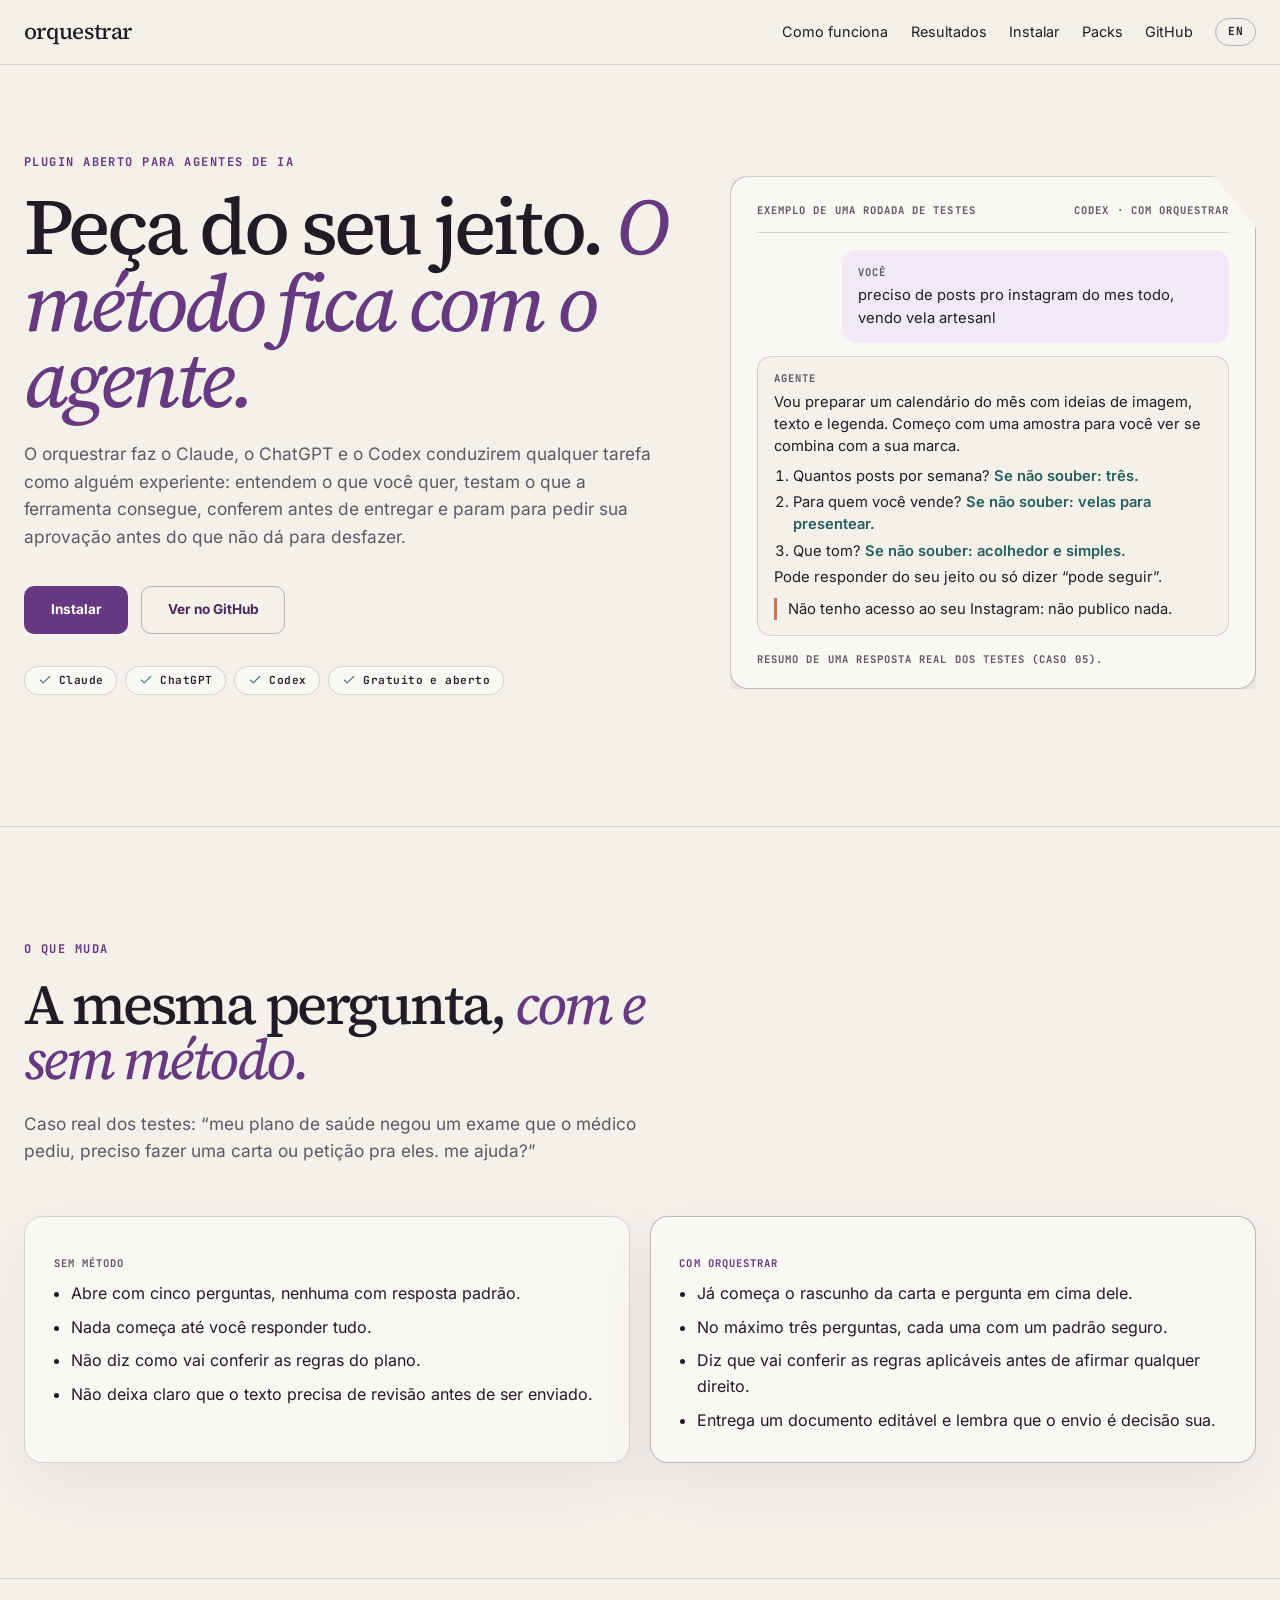
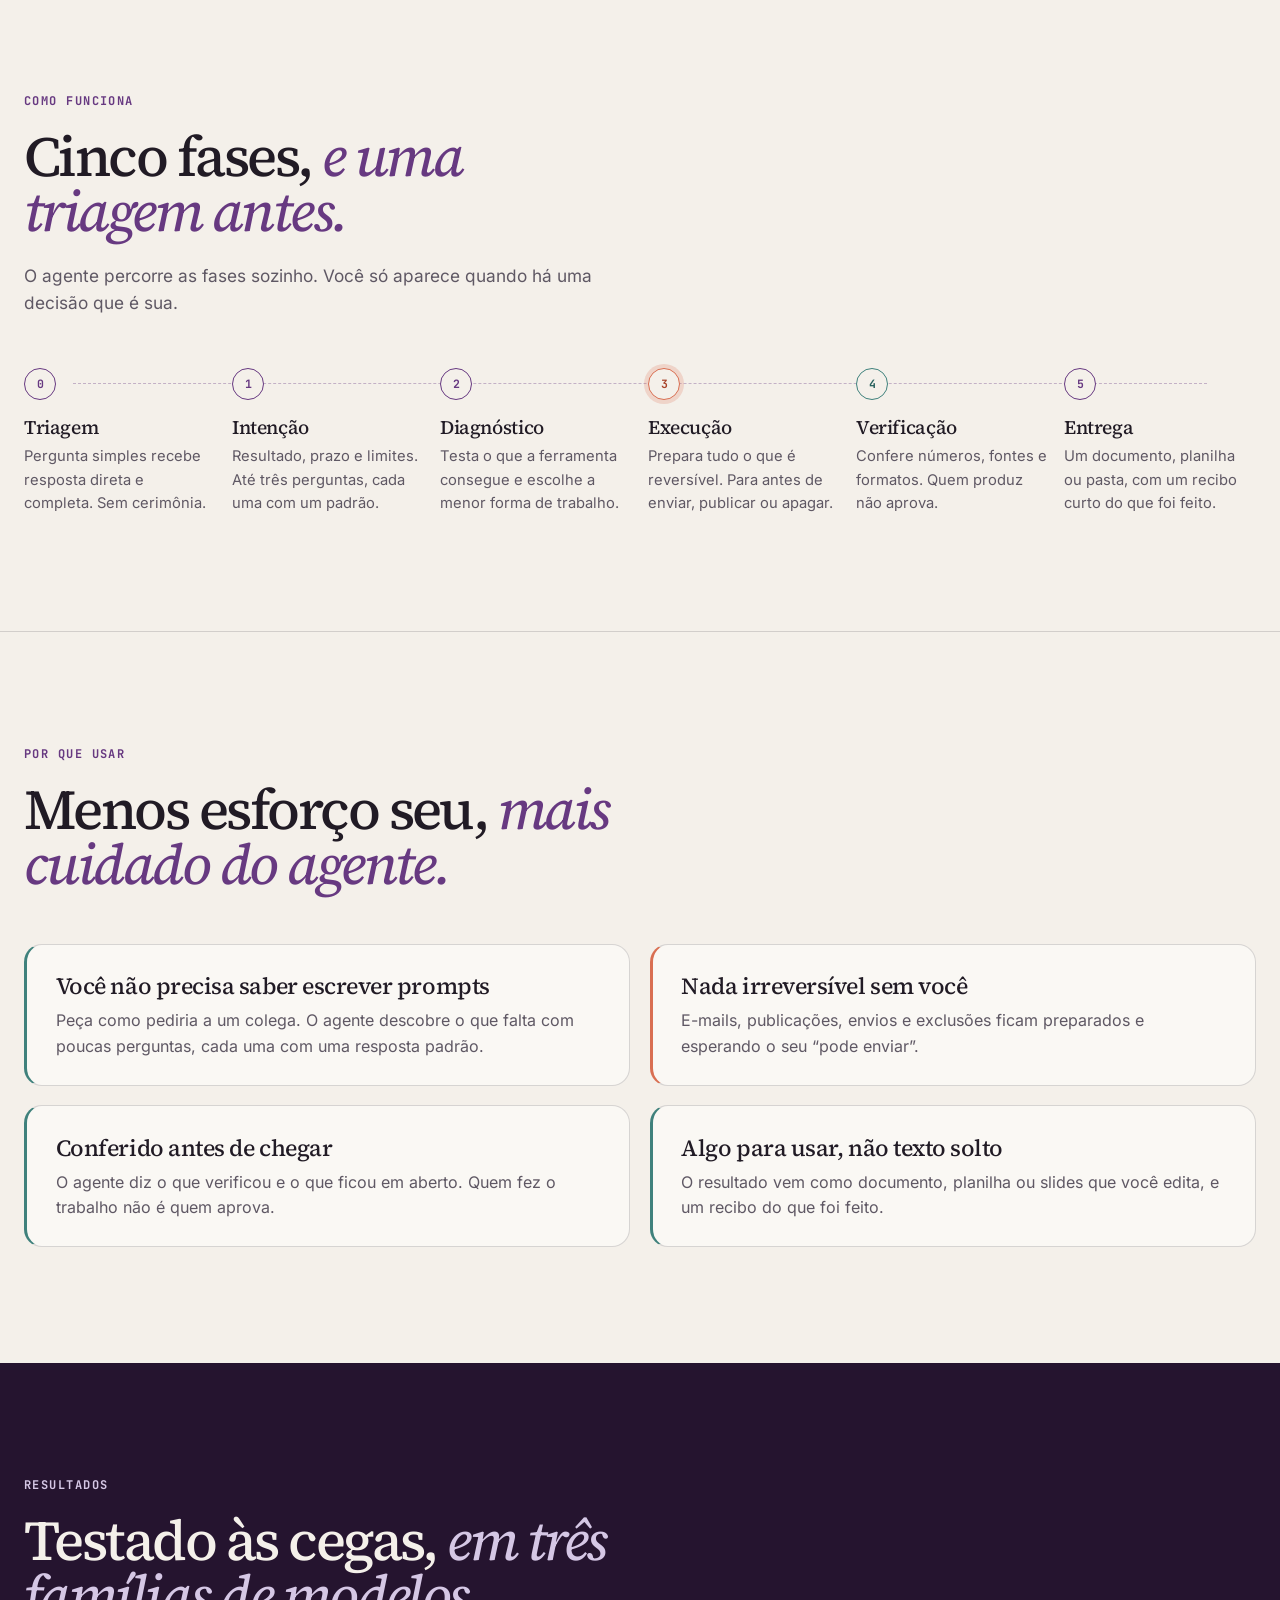
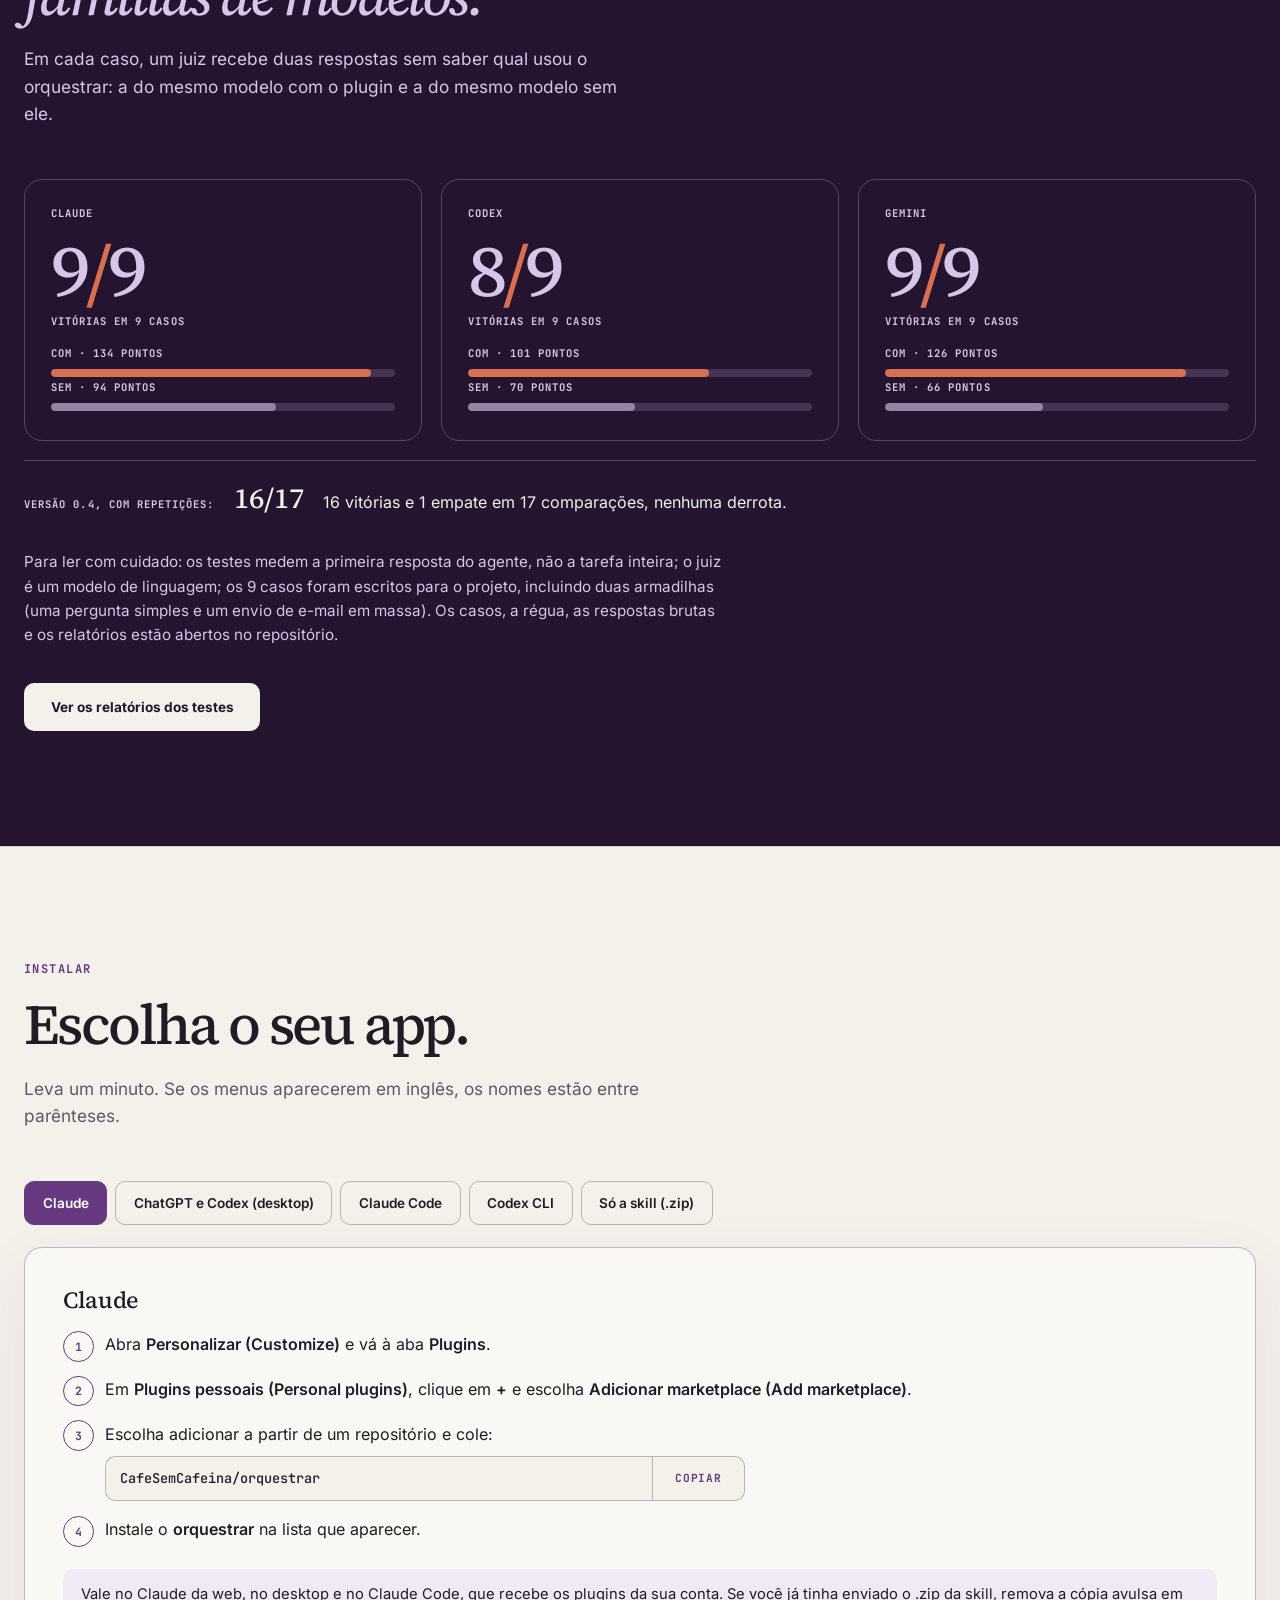
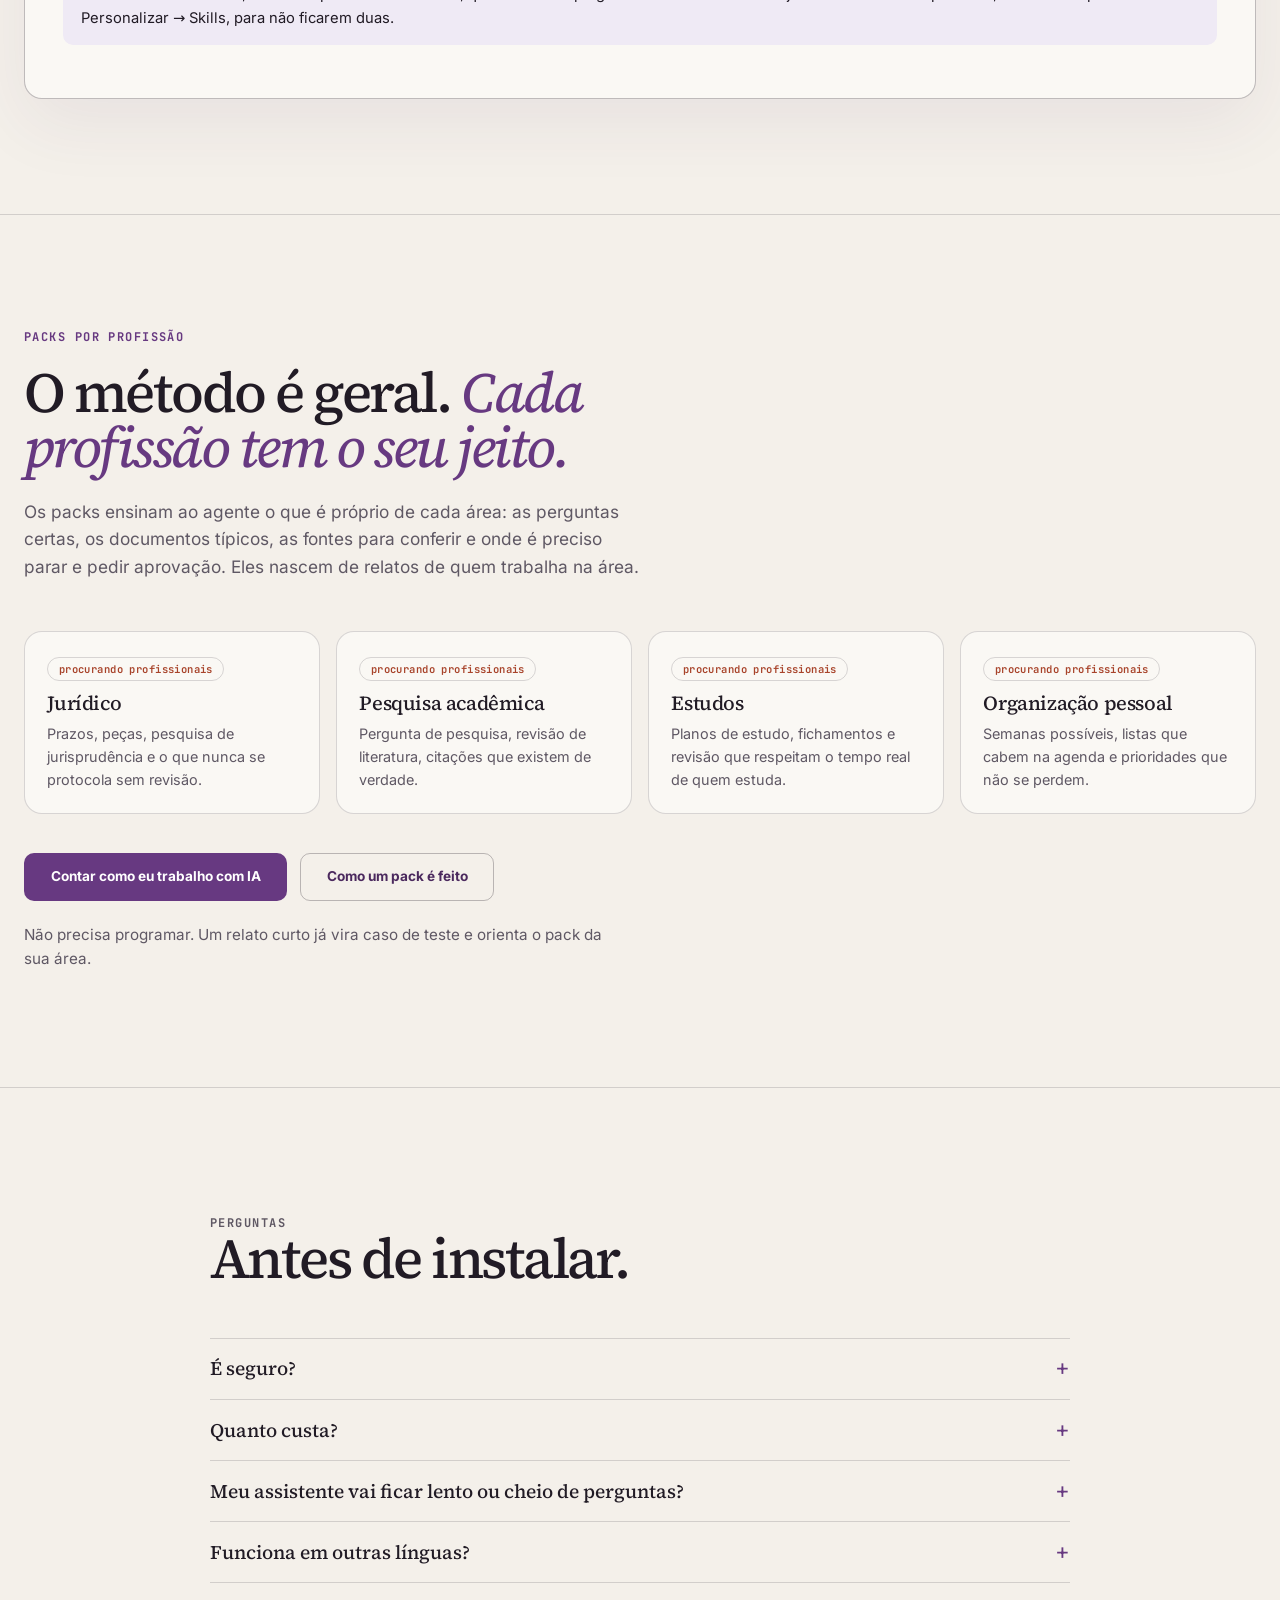
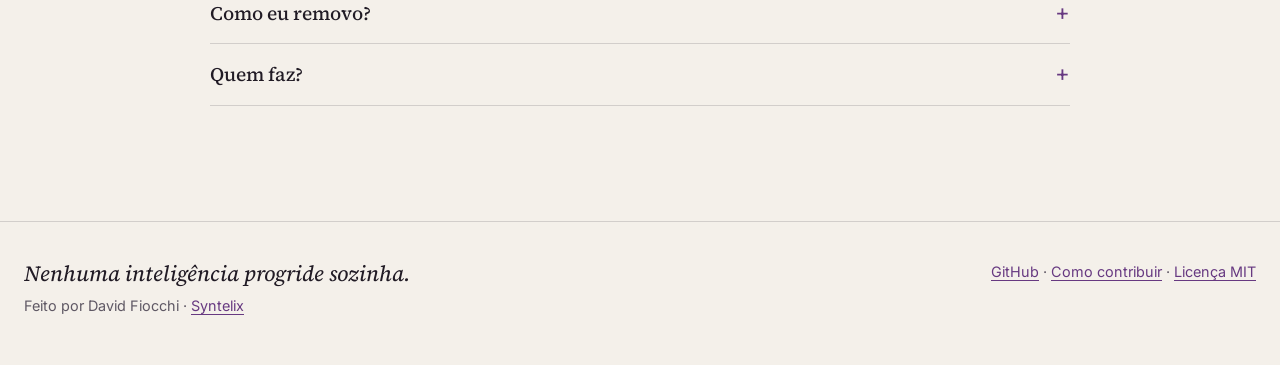
==== docs/index.html @ c05edbc2 "Prepara o repositório para ser público e cria o site README em português e inglês, guia de contribui" ====
<!DOCTYPE html>
<html lang="pt-BR">
<head>
<meta charset="utf-8">
<meta name="viewport" content="width=device-width, initial-scale=1">
<title>orquestrar · do pedido vago ao trabalho entregue e conferido</title>
<meta name="description" content="Plugin aberto para Claude, ChatGPT e Codex que conduz qualquer tarefa com método: entende o pedido, testa a ferramenta, confere antes de entregar e pede aprovação antes do que não dá para desfazer.">
<meta property="og:title" content="orquestrar · do pedido vago ao trabalho entregue e conferido">
<meta property="og:description" content="Plugin aberto para Claude, ChatGPT e Codex que conduz qualquer tarefa com método: entende o pedido, testa a ferramenta, confere antes de entregar e pede aprovação antes do que não dá para desfazer.">
<meta property="og:type" content="website">
<link rel="alternate" hreflang="en" href="en/">
<link rel="icon" href="data:image/svg+xml,%3Csvg xmlns='http://www.w3.org/2000/svg' viewBox='0 0 32 32'%3E%3Ccircle cx='9' cy='10' r='4' fill='%23673981'/%3E%3Ccircle cx='23' cy='9' r='3' fill='%233f817c'/%3E%3Ccircle cx='16' cy='23' r='5' fill='%23d96f52'/%3E%3C/svg%3E">
<link rel="preload" href="assets/fonts/source-serif-4.woff2" as="font" type="font/woff2" crossorigin>
<link rel="preload" href="assets/fonts/inter.woff2" as="font" type="font/woff2" crossorigin>
<link rel="stylesheet" href="assets/site.css">
<script>document.documentElement.classList.add('js-reveal')</script>
</head>
<body>
<a class="skip" href="#conteudo">Pular para o conteúdo</a>
<header class="topbar"><div class="shell">
  <a class="brand" href="./">orquestrar</a>
  <nav class="nav" aria-label="principal"><a class="nav-link" href="#como-funciona">Como funciona</a><a class="nav-link" href="#resultados">Resultados</a><a class="nav-link" href="#instalar">Instalar</a><a class="nav-link" href="#packs">Packs</a><a class="nav-link" href="https://github.com/CafeSemCafeina/orquestrar">GitHub</a><a class="lang" href="en/" hreflang="en" title="English">EN</a></nav>
</div></header>

<main id="conteudo">
<section class="hero"><div class="shell">
  <div>
    <p class="kicker">Plugin aberto para agentes de IA</p>
    <h1>Peça do seu jeito. <em>O método fica com o agente.</em></h1>
    <p class="lede">O orquestrar faz o Claude, o ChatGPT e o Codex conduzirem qualquer tarefa como alguém experiente: entendem o que você quer, testam o que a ferramenta consegue, conferem antes de entregar e param para pedir sua aprovação antes do que não dá para desfazer.</p>
    <div class="actions"><a class="btn btn--primary" href="#instalar">Instalar</a><a class="btn btn--secondary" href="https://github.com/CafeSemCafeina/orquestrar">Ver no GitHub</a></div>
    <ul class="chips"><li class="chip"><svg viewBox="0 0 24 24" fill="none" stroke="currentColor" stroke-width="2" stroke-linecap="round" stroke-linejoin="round" aria-hidden="true"><path d="M20 6 9 17l-5-5"/></svg>Claude</li><li class="chip"><svg viewBox="0 0 24 24" fill="none" stroke="currentColor" stroke-width="2" stroke-linecap="round" stroke-linejoin="round" aria-hidden="true"><path d="M20 6 9 17l-5-5"/></svg>ChatGPT</li><li class="chip"><svg viewBox="0 0 24 24" fill="none" stroke="currentColor" stroke-width="2" stroke-linecap="round" stroke-linejoin="round" aria-hidden="true"><path d="M20 6 9 17l-5-5"/></svg>Codex</li><li class="chip"><svg viewBox="0 0 24 24" fill="none" stroke="currentColor" stroke-width="2" stroke-linecap="round" stroke-linejoin="round" aria-hidden="true"><path d="M20 6 9 17l-5-5"/></svg>Gratuito e aberto</li></ul>
  </div>
  <figure class="artifact" style="margin:0">
    <div class="artifact__bar"><span class="meta">Exemplo de uma rodada de testes</span><span class="meta">Codex · com orquestrar</span></div>
    <div class="msg msg--user"><span class="meta msg__who">Você</span>preciso de posts pro instagram do mes todo, vendo vela artesanl</div>
    <div class="msg msg--agent"><span class="meta msg__who">Agente</span>Vou preparar um calendário do mês com ideias de imagem, texto e legenda. Começo com uma amostra para você ver se combina com a sua marca.<ol><li>Quantos posts por semana? <span class="default">Se não souber: três.</span></li><li>Para quem você vende? <span class="default">Se não souber: velas para presentear.</span></li><li>Que tom? <span class="default">Se não souber: acolhedor e simples.</span></li></ol>Pode responder do seu jeito ou só dizer “pode seguir”.<span class="stop">Não tenho acesso ao seu Instagram: não publico nada.</span></div>
    <figcaption class="meta" style="margin-top:1rem">Resumo de uma resposta real dos testes (caso 05).</figcaption>
  </figure>
</div></section>

<section><div class="shell">
  <div class="section-head"><p class="kicker">O que muda</p><h2>A mesma pergunta, <em>com e sem método.</em></h2><p class="lede">Caso real dos testes: “meu plano de saúde negou um exame que o médico pediu, preciso fazer uma carta ou petição pra eles. me ajuda?”</p></div>
  <div class="compare">
    <article class="panel reveal"><p class="meta">Sem método</p><ul><li>Abre com cinco perguntas, nenhuma com resposta padrão.</li><li>Nada começa até você responder tudo.</li><li>Não diz como vai conferir as regras do plano.</li><li>Não deixa claro que o texto precisa de revisão antes de ser enviado.</li></ul></article>
    <article class="panel panel--with reveal"><p class="meta" style="color:var(--purple-600)">Com orquestrar</p><ul><li>Já começa o rascunho da carta e pergunta em cima dele.</li><li>No máximo três perguntas, cada uma com um padrão seguro.</li><li>Diz que vai conferir as regras aplicáveis antes de afirmar qualquer direito.</li><li>Entrega um documento editável e lembra que o envio é decisão sua.</li></ul></article>
  </div>
</div></section>

<section id="como-funciona"><div class="shell">
  <div class="section-head"><p class="kicker">Como funciona</p><h2>Cinco fases, <em>e uma triagem antes.</em></h2><p class="lede">O agente percorre as fases sozinho. Você só aparece quando há uma decisão que é sua.</p></div>
  <ol class="phases"><li class="phase reveal"><div class="node">0</div><h3>Triagem</h3><p>Pergunta simples recebe resposta direta e completa. Sem cerimônia.</p></li><li class="phase reveal"><div class="node">1</div><h3>Intenção</h3><p>Resultado, prazo e limites. Até três perguntas, cada uma com um padrão.</p></li><li class="phase reveal"><div class="node">2</div><h3>Diagnóstico</h3><p>Testa o que a ferramenta consegue e escolhe a menor forma de trabalho.</p></li><li class="phase phase--decide reveal"><div class="node">3</div><h3>Execução</h3><p>Prepara tudo o que é reversível. Para antes de enviar, publicar ou apagar.</p></li><li class="phase phase--verify reveal"><div class="node">4</div><h3>Verificação</h3><p>Confere números, fontes e formatos. Quem produz não aprova.</p></li><li class="phase reveal"><div class="node">5</div><h3>Entrega</h3><p>Um documento, planilha ou pasta, com um recibo curto do que foi feito.</p></li></ol>
</div></section>

<section><div class="shell">
  <div class="section-head"><p class="kicker">Por que usar</p><h2>Menos esforço seu, <em>mais cuidado do agente.</em></h2></div>
  <div class="findings"><article class="finding reveal"><h3>Você não precisa saber escrever prompts</h3><p>Peça como pediria a um colega. O agente descobre o que falta com poucas perguntas, cada uma com uma resposta padrão.</p></article><article class="finding finding--decide reveal"><h3>Nada irreversível sem você</h3><p>E-mails, publicações, envios e exclusões ficam preparados e esperando o seu “pode enviar”.</p></article><article class="finding reveal"><h3>Conferido antes de chegar</h3><p>O agente diz o que verificou e o que ficou em aberto. Quem fez o trabalho não é quem aprova.</p></article><article class="finding reveal"><h3>Algo para usar, não texto solto</h3><p>O resultado vem como documento, planilha ou slides que você edita, e um recibo do que foi feito.</p></article></div>
</div></section>

<section class="night" id="resultados"><div class="shell">
  <div class="section-head"><p class="kicker kicker--light">Resultados</p><h2>Testado às cegas, <em>em três famílias de modelos.</em></h2><p class="lede">Em cada caso, um juiz recebe duas respostas sem saber qual usou o orquestrar: a do mesmo modelo com o plugin e a do mesmo modelo sem ele.</p></div>
  <div class="scores"><div class="score reveal"><p class="meta">Claude</p><p class="score__big">9<span>/</span>9</p><p class="meta">vitórias em 9 casos</p><p class="meta" style="margin-top:1.1rem">com · 134 pontos</p><div class="bar bar--with"><i style="width:93.1%"></i></div><p class="meta">sem · 94 pontos</p><div class="bar bar--without"><i style="width:65.3%"></i></div></div><div class="score reveal"><p class="meta">Codex</p><p class="score__big">8<span>/</span>9</p><p class="meta">vitórias em 9 casos</p><p class="meta" style="margin-top:1.1rem">com · 101 pontos</p><div class="bar bar--with"><i style="width:70.1%"></i></div><p class="meta">sem · 70 pontos</p><div class="bar bar--without"><i style="width:48.6%"></i></div></div><div class="score reveal"><p class="meta">Gemini</p><p class="score__big">9<span>/</span>9</p><p class="meta">vitórias em 9 casos</p><p class="meta" style="margin-top:1.1rem">com · 126 pontos</p><div class="bar bar--with"><i style="width:87.5%"></i></div><p class="meta">sem · 66 pontos</p><div class="bar bar--without"><i style="width:45.8%"></i></div></div></div>
  <div class="v04"><span class="meta" style="color:var(--purple-200)">Versão 0.4, com repetições:</span><strong>16/17</strong><span>16 vitórias e 1 empate em 17 comparações, nenhuma derrota.</span></div>
  <p class="limits">Para ler com cuidado: os testes medem a primeira resposta do agente, não a tarefa inteira; o juiz é um modelo de linguagem; os 9 casos foram escritos para o projeto, incluindo duas armadilhas (uma pergunta simples e um envio de e-mail em massa). Os casos, a régua, as respostas brutas e os relatórios estão abertos no repositório.</p>
  <div class="actions"><a class="btn btn--light" href="https://github.com/CafeSemCafeina/orquestrar/tree/main/evals">Ver os relatórios dos testes</a></div>
</div></section>

<section id="instalar"><div class="shell">
  <div class="section-head"><p class="kicker">Instalar</p><h2>Escolha o seu app.</h2><p class="lede">Leva um minuto. Se os menus aparecerem em inglês, os nomes estão entre parênteses.</p></div>
  <div class="tabs" role="tablist" aria-label="Instalar"><button class="tab" role="tab" id="tab-claude" aria-controls="panel-claude" aria-selected="true" tabindex="0">Claude</button><button class="tab" role="tab" id="tab-chatgpt" aria-controls="panel-chatgpt" aria-selected="false" tabindex="-1">ChatGPT e Codex (desktop)</button><button class="tab" role="tab" id="tab-claude-code" aria-controls="panel-claude-code" aria-selected="false" tabindex="-1">Claude Code</button><button class="tab" role="tab" id="tab-codex-cli" aria-controls="panel-codex-cli" aria-selected="false" tabindex="-1">Codex CLI</button><button class="tab" role="tab" id="tab-zip" aria-controls="panel-zip" aria-selected="false" tabindex="-1">Só a skill (.zip)</button></div>
  <div class="tabpanel" role="tabpanel" id="panel-claude" aria-labelledby="tab-claude"><h3>Claude</h3><ol class="steps"><li>Abra <span class="path">Personalizar (Customize)</span> e vá à aba <span class="path">Plugins</span>.</li><li>Em <span class="path">Plugins pessoais (Personal plugins)</span>, clique em <span class="path">+</span> e escolha <span class="path">Adicionar marketplace (Add marketplace)</span>.</li><li>Escolha adicionar a partir de um repositório e cole:<span class="copy"><code>CafeSemCafeina/orquestrar</code><button type="button" data-copy="CafeSemCafeina/orquestrar" data-done="Copiado">Copiar</button></span></li><li>Instale o <span class="path">orquestrar</span> na lista que aparecer.</li></ol><p class="note">Vale no Claude da web, no desktop e no Claude Code, que recebe os plugins da sua conta. Se você já tinha enviado o .zip da skill, remova a cópia avulsa em Personalizar → Skills, para não ficarem duas.</p></div><div class="tabpanel" role="tabpanel" id="panel-chatgpt" aria-labelledby="tab-chatgpt" hidden><h3>ChatGPT e Codex (desktop)</h3><ol class="steps"><li>Abra <span class="path">Plugins</span> no app (no modo de trabalho ou na aba Codex).</li><li>Clique em <span class="path">Adicionar marketplace</span>.</li><li>Em <span class="path">Origem</span>, cole:<span class="copy"><code>CafeSemCafeina/orquestrar</code><button type="button" data-copy="CafeSemCafeina/orquestrar" data-done="Copiado">Copiar</button></span>Em <span class="path">Referência do Git</span>, use <code>main</code>. Deixe <span class="path">Caminhos esparsos</span> vazio.</li><li>Instale o <span class="path">orquestrar</span> na lista de plugins.</li></ol><p class="note">Se o seu app do ChatGPT não mostra a opção de adicionar marketplace, use a aba “Só a skill”: o envio de plugins próprios ao chat pode depender do seu plano.</p></div><div class="tabpanel" role="tabpanel" id="panel-claude-code" aria-labelledby="tab-claude-code" hidden><h3>Claude Code</h3><ol class="steps"><li>Num terminal com o Claude Code aberto, rode:<span class="copy"><code>/plugin marketplace add CafeSemCafeina/orquestrar</code><button type="button" data-copy="/plugin marketplace add CafeSemCafeina/orquestrar" data-done="Copiado">Copiar</button></span></li><li>Depois:<span class="copy"><code>/plugin install orquestrar@orquestrar</code><button type="button" data-copy="/plugin install orquestrar@orquestrar" data-done="Copiado">Copiar</button></span></li></ol><p class="note">Para conferir, rode <code>/plugin</code> e procure o orquestrar entre os instalados.</p></div><div class="tabpanel" role="tabpanel" id="panel-codex-cli" aria-labelledby="tab-codex-cli" hidden><h3>Codex CLI</h3><ol class="steps"><li>No terminal, rode:<span class="copy"><code>codex plugin marketplace add CafeSemCafeina/orquestrar</code><button type="button" data-copy="codex plugin marketplace add CafeSemCafeina/orquestrar" data-done="Copiado">Copiar</button></span></li><li>Depois:<span class="copy"><code>codex plugin add orquestrar@orquestrar</code><button type="button" data-copy="codex plugin add orquestrar@orquestrar" data-done="Copiado">Copiar</button></span></li></ol><p class="note">Comece uma sessão nova do Codex para a skill aparecer. Testado no Codex CLI 0.169.</p></div><div class="tabpanel" role="tabpanel" id="panel-zip" aria-labelledby="tab-zip" hidden><h3>Só a skill (.zip)</h3><ol class="steps"><li>Baixe o arquivo:<span class="actions" style="margin-top:.7rem"><a class="btn btn--primary" href="download/orquestrar-skill.zip" download>Baixar orquestrar-skill.zip</a></span></li><li>No Claude: <span class="path">Personalizar → Skills → + → Enviar uma skill (Upload a skill)</span>.</li><li>No ChatGPT: <span class="path">Skills → Criar → Enviar do computador</span>. No ChatGPT, as skills da web e do desktop não sincronizam: envie nos dois se usar os dois.</li></ol><p class="note">Assim você instala só a skill, sem catálogo. Atualizações não chegam sozinhas: baixe de novo quando sair uma versão.</p></div>
</div></section>

<section id="packs"><div class="shell">
  <div class="section-head"><p class="kicker">Packs por profissão</p><h2>O método é geral. <em>Cada profissão tem o seu jeito.</em></h2><p class="lede">Os packs ensinam ao agente o que é próprio de cada área: as perguntas certas, os documentos típicos, as fontes para conferir e onde é preciso parar e pedir aprovação. Eles nascem de relatos de quem trabalha na área.</p></div>
  <div class="packs"><article class="pack reveal"><span class="status">procurando profissionais</span><h3>Jurídico</h3><p>Prazos, peças, pesquisa de jurisprudência e o que nunca se protocola sem revisão.</p></article><article class="pack reveal"><span class="status">procurando profissionais</span><h3>Pesquisa acadêmica</h3><p>Pergunta de pesquisa, revisão de literatura, citações que existem de verdade.</p></article><article class="pack reveal"><span class="status">procurando profissionais</span><h3>Estudos</h3><p>Planos de estudo, fichamentos e revisão que respeitam o tempo real de quem estuda.</p></article><article class="pack reveal"><span class="status">procurando profissionais</span><h3>Organização pessoal</h3><p>Semanas possíveis, listas que cabem na agenda e prioridades que não se perdem.</p></article></div>
  <div class="actions" style="margin-top:0"><a class="btn btn--primary" href="https://github.com/CafeSemCafeina/orquestrar/issues/new?template=relato-profissional.yml">Contar como eu trabalho com IA</a><a class="btn btn--secondary" href="https://github.com/CafeSemCafeina/orquestrar/blob/main/PACKS.md">Como um pack é feito</a></div>
  <p class="lede" style="font-size:.95rem">Não precisa programar. Um relato curto já vira caso de teste e orienta o pack da sua área.</p>
</div></section>

<section><div class="shell faq">
  <div class="section-head"><p class="kicker">Perguntas</p><h2>Antes de instalar.</h2></div>
  <details><summary>É seguro?</summary><p>O plugin é só texto: instruções que o agente lê. Ele não roda programas, não instala nada no seu computador e não pede acesso a contas. O agente continua com as mesmas permissões de antes, e a skill manda que ele pare e peça sua aprovação antes de enviar, publicar, pagar ou apagar.</p></details><details><summary>Quanto custa?</summary><p>Nada. O orquestrar é aberto, sob a licença MIT. Ele usa o plano que você já tem em cada app; a disponibilidade de plugins e skills depende desse plano.</p></details><details><summary>Meu assistente vai ficar lento ou cheio de perguntas?</summary><p>Não deveria. Perguntas simples continuam com resposta direta, e os testes têm uma armadilha só para isso. Em tarefas maiores, são no máximo três perguntas, cada uma com uma resposta padrão: você pode só dizer “pode seguir”.</p></details><details><summary>Funciona em outras línguas?</summary><p>A skill está escrita em português, mas o agente responde na língua em que você escreve.</p></details><details><summary>Como eu removo?</summary><p>Na mesma tela de plugins do app, desinstale o orquestrar. No terminal: /plugin uninstall orquestrar@orquestrar (Claude Code) ou codex plugin remove orquestrar@orquestrar (Codex).</p></details><details><summary>Quem faz?</summary><p>David Fiocchi, da Syntelix, com contribuições abertas a qualquer pessoa. Relatos de uso real valem mais que qualquer opinião: é com eles que o método melhora.</p></details>
</div></section>
</main>

<footer><div class="shell">
  <div><p class="thesis">Nenhuma inteligência progride sozinha.</p><p style="margin:0">Feito por David Fiocchi · <a href="https://syntelix.ia.br">Syntelix</a></p></div>
  <p style="margin:0"><a href="https://github.com/CafeSemCafeina/orquestrar">GitHub</a> · <a href="https://github.com/CafeSemCafeina/orquestrar/blob/main/CONTRIBUTING.md">Como contribuir</a> · <a href="https://github.com/CafeSemCafeina/orquestrar/blob/main/LICENSE">Licença MIT</a></p>
</div></footer>

<script>
(function () {
  var tabs = Array.prototype.slice.call(document.querySelectorAll('[role="tab"]'));
  function select(tab) {
    tabs.forEach(function (t) {
      var on = t === tab;
      t.setAttribute('aria-selected', on ? 'true' : 'false');
      t.tabIndex = on ? 0 : -1;
      document.getElementById(t.getAttribute('aria-controls')).hidden = !on;
    });
  }
  tabs.forEach(function (t, i) {
    t.addEventListener('click', function () { select(t); });
    t.addEventListener('keydown', function (e) {
      var n = e.key === 'ArrowRight' ? 1 : e.key === 'ArrowLeft' ? -1 : 0;
      if (!n) return;
      var next = tabs[(i + n + tabs.length) % tabs.length];
      select(next); next.focus(); e.preventDefault();
    });
  });
  document.querySelectorAll('[data-copy]').forEach(function (b) {
    var label = b.textContent;
    b.addEventListener('click', function () {
      var text = b.getAttribute('data-copy');
      function ok() { b.textContent = b.getAttribute('data-done'); b.classList.add('done'); setTimeout(function () { b.textContent = label; b.classList.remove('done'); }, 1800); }
      if (navigator.clipboard) { navigator.clipboard.writeText(text).then(ok, fallback); } else { fallback(); }
      function fallback() { var ta = document.createElement('textarea'); ta.value = text; document.body.appendChild(ta); ta.select(); try { document.execCommand('copy'); ok(); } catch (e) {} document.body.removeChild(ta); }
    });
  });
  var els = document.querySelectorAll('.reveal');
  if (!('IntersectionObserver' in window)) { els.forEach(function (e) { e.classList.add('is-in'); }); return; }
  var io = new IntersectionObserver(function (entries) {
    entries.forEach(function (en) { if (en.isIntersecting) { en.target.classList.add('is-in'); io.unobserve(en.target); } });
  }, { rootMargin: '0px 0px -8% 0px' });
  els.forEach(function (e) { io.observe(e); });
})();
</script>
</body>
</html>
---- docs/assets/site.css ----
/* orquestrar · site
   Tokens do Syntelix Design System v2 (paper, ink, roxo pensa, coral decide, teal verifica). */

@font-face { font-family: "Source Serif 4"; src: url("fonts/source-serif-4.woff2") format("woff2"); font-weight: 200 900; font-style: normal; font-display: swap; }
@font-face { font-family: "Source Serif 4"; src: url("fonts/source-serif-4-italic.woff2") format("woff2"); font-weight: 200 900; font-style: italic; font-display: swap; }
@font-face { font-family: "Inter"; src: url("fonts/inter.woff2") format("woff2"); font-weight: 100 900; font-style: normal; font-display: swap; }
@font-face { font-family: "JetBrains Mono"; src: url("fonts/jetbrains-mono.woff2") format("woff2"); font-weight: 100 800; font-style: normal; font-display: swap; }

:root {
  --paper: #f4f0ea;
  --paper-light: #faf8f4;
  --ink: #211b25;
  --ink-soft: #5f5864;
  --line: rgba(33, 27, 37, 0.16);
  --line-strong: rgba(33, 27, 37, 0.28);
  --purple-100: #efeaf5;
  --purple-200: #d5c7e5;
  --purple-500: #8349a4;
  --purple-600: #673981;
  --purple-700: #4b295e;
  --purple-900: #25142f;
  --coral: #d96f52;
  --coral-deep: #a8432a;
  --teal: #3f817c;
  --teal-deep: #245f5b;

  --serif: "Source Serif 4", Georgia, serif;
  --sans: "Inter", system-ui, sans-serif;
  --mono: "JetBrains Mono", ui-monospace, monospace;

  --radius-control: 10px;
  --radius-surface: 18px;
  --shadow-artifact: 0 34px 90px rgba(49, 32, 58, 0.13);
  --shadow-panel: 0 24px 70px rgba(75, 41, 94, 0.07);
  --ring-focus: 0 0 0 3px rgba(103, 57, 129, 0.38);
  --ease: cubic-bezier(0.22, 0.61, 0.36, 1);
  --chamfer: polygon(0 0, 92% 0, 100% 10%, 100% 100%, 0 100%);
  --shell: min(1360px, 100vw - 48px);
  --section: clamp(5rem, 9vw, 9rem);
}

* { box-sizing: border-box; }
html { scroll-behavior: smooth; }
@media (prefers-reduced-motion: reduce) { html { scroll-behavior: auto; } *, *::before, *::after { transition: none !important; animation: none !important; } }

body {
  margin: 0;
  background: var(--paper);
  color: var(--ink);
  font: 400 1rem/1.6 var(--sans);
  -webkit-font-smoothing: antialiased;
}
::selection { background: rgba(63, 129, 124, 0.24); }
a { color: var(--purple-600); text-underline-offset: 3px; }
a:hover { color: var(--coral-deep); }
:focus-visible { outline: none; box-shadow: var(--ring-focus); border-radius: 6px; }
img, svg { display: block; max-width: 100%; }

.shell { width: var(--shell); margin: 0 auto; }
.skip { position: absolute; left: -999px; top: 8px; background: var(--paper-light); padding: .5rem 1rem; z-index: 10; }
.skip:focus { left: 8px; }

/* Tipografia */
.kicker { font: 700 .75rem/1.3 var(--mono); letter-spacing: .12em; text-transform: uppercase; color: var(--purple-600); margin: 0 0 1.2rem; }
.kicker--light { color: var(--purple-200); }
h1, h2, h3 { font-family: var(--serif); font-weight: 500; margin: 0; }
h1 { font-weight: 480; font-size: clamp(2.6rem, 6.2vw, 5.4rem); line-height: .96; letter-spacing: -.05em; }
h1 em, h2 em { font-style: italic; font-weight: 450; color: var(--purple-600); }
h2 { font-size: clamp(2.1rem, 4.4vw, 3.8rem); line-height: .98; letter-spacing: -.045em; }
h3 { font-size: 1.45rem; line-height: 1.15; letter-spacing: -.02em; }
.lede { font-size: 1.075rem; color: var(--ink-soft); max-width: 58ch; margin: 1.4rem 0 0; }
.meta { font: 700 .66rem/1.35 var(--mono); letter-spacing: .1em; text-transform: uppercase; color: var(--ink-soft); }

/* Topbar */
.topbar { position: sticky; top: 0; z-index: 5; background: rgba(244, 240, 234, .92); backdrop-filter: blur(8px); border-bottom: 1px solid var(--line); }
.topbar .shell { display: flex; align-items: center; justify-content: space-between; gap: 1rem; min-height: 64px; }
.brand { font: 500 1.4rem/1 var(--serif); letter-spacing: -.03em; color: var(--ink); text-decoration: none; }
.nav { display: flex; align-items: center; gap: 1.4rem; font-size: .9rem; }
.nav a { color: var(--ink); text-decoration: none; }
.nav a:hover { color: var(--coral-deep); }
.lang { font: 700 .7rem/1 var(--mono); letter-spacing: .1em; border: 1px solid var(--line-strong); border-radius: 999px; padding: .45rem .7rem; }
@media (max-width: 900px) { .nav .nav-link { display: none; } }

/* Botões */
.btn { display: inline-flex; align-items: center; gap: .65rem; min-height: 48px; padding: .85rem 1.6rem; border-radius: var(--radius-control); font: 700 .85rem/1.2 var(--sans); text-decoration: none; border: 1px solid transparent; cursor: pointer; transition: transform .2s var(--ease), background .2s var(--ease), color .2s var(--ease), border-color .2s var(--ease); }
.btn:hover { transform: translateY(-1px); }
.btn--primary { background: var(--purple-600); color: #fff; }
.btn--primary:hover { background: var(--coral-deep); color: #fff; }
.btn--secondary { background: transparent; color: var(--purple-700); border-color: var(--line-strong); }
.btn--secondary:hover { background: rgba(217, 111, 82, .08); color: var(--coral-deep); border-color: var(--coral-deep); }
.btn--light { background: var(--paper); color: var(--purple-900); }
.btn--light:hover { background: var(--coral); color: var(--purple-900); }
.actions { display: flex; flex-wrap: wrap; gap: .8rem; margin-top: 2.2rem; }
@media (max-width: 620px) { .actions .btn { width: 100%; justify-content: center; } }

/* Seções */
section { padding: var(--section) 0; border-top: 1px solid var(--line); }
.section-head { max-width: 62ch; margin-bottom: 3.2rem; }

/* Hero */
.hero { border-top: 0; padding-top: clamp(3.5rem, 7vw, 6.5rem); }
.hero .shell { display: grid; grid-template-columns: 1.1fr .9fr; gap: clamp(2rem, 5vw, 5rem); align-items: center; }
@media (max-width: 900px) { .hero .shell { grid-template-columns: 1fr; } }
.chips { display: flex; flex-wrap: wrap; gap: .5rem; margin-top: 2rem; padding: 0; list-style: none; }
.chip { display: inline-flex; align-items: center; gap: .45rem; padding: .42rem .8rem; border: 1px solid var(--line); border-radius: 999px; background: var(--paper-light); font: 600 .7rem/1.2 var(--mono); letter-spacing: .04em; color: var(--ink); }
.chip svg { width: 14px; height: 14px; color: var(--teal); }

/* Artefato: conversa de exemplo */
.artifact { background: var(--paper-light); border: 1px solid var(--line-strong); border-radius: var(--radius-surface); box-shadow: var(--shadow-artifact); clip-path: var(--chamfer); padding: 1.6rem 1.6rem 1.4rem; }
.artifact__bar { display: flex; justify-content: space-between; align-items: center; padding-bottom: .9rem; margin-bottom: 1.1rem; border-bottom: 1px solid var(--line); }
.msg { border-radius: 14px; padding: .9rem 1rem; font-size: .92rem; line-height: 1.5; }
.msg + .msg { margin-top: .8rem; }
.msg--user { background: var(--purple-100); margin-left: 18%; }
.msg--agent { background: var(--paper); border: 1px solid var(--line); }
.msg ol { margin: .5rem 0 .3rem; padding-left: 1.2rem; }
.msg li + li { margin-top: .25rem; }
.msg .default { color: var(--teal-deep); font-weight: 600; }
.msg .stop { display: block; margin-top: .6rem; padding-left: .7rem; border-left: 3px solid var(--coral); }
.msg__who { display: block; margin-bottom: .35rem; }

/* Comparação */
.compare { display: grid; grid-template-columns: 1fr 1fr; gap: 1.2rem; }
@media (max-width: 900px) { .compare { grid-template-columns: 1fr; } }
.panel { background: var(--paper-light); border: 1px solid var(--line); border-radius: var(--radius-surface); padding: 1.8rem; box-shadow: var(--shadow-panel); }
.panel h3 { margin: .3rem 0 1rem; }
.panel ul { margin: 0; padding-left: 1.1rem; }
.panel li + li { margin-top: .5rem; }
.panel--with { border-color: var(--line-strong); }

/* Fases: rede sem centro */
.phases { list-style: none; margin: 0; padding: 0; display: grid; grid-template-columns: repeat(6, 1fr); gap: 1rem; position: relative; }
.phases::before { content: ""; position: absolute; left: 4%; right: 4%; top: 15px; border-top: 1.5px dashed rgba(103, 57, 129, .35); }
@media (max-width: 1100px) { .phases { grid-template-columns: repeat(3, 1fr); row-gap: 2.4rem; } .phases::before { display: none; } }
@media (max-width: 620px) { .phases { grid-template-columns: 1fr; } }
.phase { position: relative; }
.node { width: 32px; height: 32px; border-radius: 50%; background: var(--paper); border: 1.5px solid var(--purple-600); display: grid; place-items: center; font: 700 .72rem/1 var(--mono); color: var(--purple-600); margin-bottom: 1rem; position: relative; }
.phase--decide .node { border-color: var(--coral); color: var(--coral-deep); box-shadow: 0 0 0 4px rgba(217, 111, 82, .22); }
.phase--verify .node { border-color: var(--teal); color: var(--teal-deep); }
.phase h3 { font-size: 1.2rem; margin-bottom: .45rem; }
.phase p { margin: 0; font-size: .92rem; color: var(--ink-soft); }

/* Benefícios: achados */
.findings { display: grid; grid-template-columns: repeat(2, 1fr); gap: 1.2rem; }
@media (max-width: 900px) { .findings { grid-template-columns: 1fr; } }
.finding { background: var(--paper-light); border: 1px solid var(--line); border-left: 3px solid var(--teal); border-radius: var(--radius-surface); padding: 1.6rem 1.8rem; }
.finding--decide { border-left-color: var(--coral); }
.finding h3 { margin: .2rem 0 .5rem; }
.finding p { margin: 0; color: var(--ink-soft); }

/* Bloco escuro: resultados */
.night { background: var(--purple-900); color: var(--paper); border-top: 0; }
.night h2, .night h3 { color: var(--paper); }
.night h2 em { color: var(--purple-200); }
.night .lede, .night p { color: var(--purple-200); }
.night a { color: var(--paper); }
.night a:hover { color: var(--coral); }
.scores { display: grid; grid-template-columns: repeat(3, 1fr); gap: 1.2rem; margin-top: 1rem; }
@media (max-width: 900px) { .scores { grid-template-columns: 1fr; } }
.score { border: 1px solid rgba(213, 199, 229, .28); border-radius: var(--radius-surface); padding: 1.6rem; }
.score__big { font: 480 clamp(3rem, 6vw, 4.6rem)/1 var(--serif); letter-spacing: -.05em; color: var(--paper); }
.score__big span { color: var(--coral); }
.bar { height: 8px; border-radius: 999px; background: rgba(213, 199, 229, .18); margin: .55rem 0 .2rem; overflow: hidden; }
.bar i { display: block; height: 100%; border-radius: 999px; }
.bar--with i { background: var(--coral); }
.bar--without i { background: var(--purple-200); opacity: .55; }
.score .meta { color: var(--purple-200); }
.v04 { margin-top: 1.2rem; display: flex; flex-wrap: wrap; align-items: baseline; gap: .4rem 1.2rem; border-top: 1px solid rgba(213, 199, 229, .28); padding-top: 1.4rem; }
.v04 strong { font: 480 1.8rem/1 var(--serif); color: var(--paper); }
.limits { margin-top: 2.2rem; max-width: 70ch; font-size: .95rem; }

/* Instalação */
.tabs { display: flex; flex-wrap: wrap; gap: .5rem; margin-bottom: 1.4rem; }
.tab { min-height: 44px; padding: .6rem 1.1rem; border-radius: var(--radius-control); border: 1px solid var(--line-strong); background: transparent; font: 600 .85rem/1.2 var(--sans); color: var(--ink); cursor: pointer; }
.tab[aria-selected="true"] { background: var(--purple-600); border-color: var(--purple-600); color: #fff; }
.tab:hover:not([aria-selected="true"]) { border-color: var(--coral-deep); color: var(--coral-deep); }
.tabpanel { background: var(--paper-light); border: 1px solid var(--line-strong); border-radius: var(--radius-surface); padding: clamp(1.4rem, 3vw, 2.4rem); box-shadow: var(--shadow-panel); }
.tabpanel[hidden] { display: none; }
.steps { counter-reset: step; list-style: none; margin: 1.2rem 0 0; padding: 0; }
.steps li { counter-increment: step; position: relative; padding-left: 2.6rem; min-height: 1.8rem; }
.steps li + li { margin-top: 1rem; }
.steps li::before { content: counter(step); position: absolute; left: 0; top: -.1rem; width: 1.8rem; height: 1.8rem; border-radius: 50%; border: 1.5px solid var(--purple-600); display: grid; place-items: center; font: 700 .72rem/1 var(--mono); color: var(--purple-600); }
.path { font-weight: 600; }
.copy { display: flex; align-items: stretch; margin: .55rem 0 0; max-width: 640px; border: 1px solid var(--line-strong); border-radius: var(--radius-control); background: var(--paper); overflow: hidden; }
.copy code { flex: 1; font: 500 .85rem/1.4 var(--mono); padding: .75rem .9rem; overflow-x: auto; white-space: nowrap; }
.copy button { border: 0; border-left: 1px solid var(--line-strong); background: transparent; padding: 0 1rem; font: 700 .7rem/1 var(--mono); letter-spacing: .08em; text-transform: uppercase; color: var(--purple-600); cursor: pointer; min-width: 92px; }
.copy button:hover { color: var(--coral-deep); background: rgba(217, 111, 82, .08); }
.copy button.done { color: var(--teal-deep); }
.note { margin-top: 1.4rem; padding: .9rem 1.1rem; border-radius: var(--radius-control); background: var(--purple-100); font-size: .92rem; }

/* Packs */
.packs { display: grid; grid-template-columns: repeat(4, 1fr); gap: 1rem; margin-bottom: 2.4rem; }
@media (max-width: 1100px) { .packs { grid-template-columns: repeat(2, 1fr); } }
@media (max-width: 620px) { .packs { grid-template-columns: 1fr; } }
.pack { background: var(--paper-light); border: 1px solid var(--line); border-radius: var(--radius-surface); padding: 1.4rem; }
.pack h3 { font-size: 1.25rem; margin: .7rem 0 .4rem; }
.pack p { margin: 0; font-size: .9rem; color: var(--ink-soft); }
.status { display: inline-block; padding: .3rem .65rem; border-radius: 999px; border: 1px solid var(--line); font: 600 .66rem/1.2 var(--mono); letter-spacing: .04em; color: var(--coral-deep); }

/* FAQ */
.faq { max-width: 860px; }
.faq details { border-top: 1px solid var(--line); padding: 1.1rem 0; }
.faq details:last-child { border-bottom: 1px solid var(--line); }
.faq summary { cursor: pointer; font: 500 1.2rem/1.3 var(--serif); list-style: none; display: flex; justify-content: space-between; gap: 1rem; }
.faq summary::-webkit-details-marker { display: none; }
.faq summary::after { content: "+"; font: 400 1.4rem/1 var(--sans); color: var(--purple-600); }
.faq details[open] summary::after { content: "−"; }
.faq p { margin: .8rem 0 0; color: var(--ink-soft); max-width: 68ch; }

/* Rodapé */
footer { border-top: 1px solid var(--line); padding: 2.4rem 0 3rem; font-size: .9rem; color: var(--ink-soft); }
footer .shell { display: flex; flex-wrap: wrap; justify-content: space-between; gap: 1rem; }
.thesis { font: italic 450 1.35rem/1.25 var(--serif); color: var(--ink); margin: 0 0 .4rem; }

/* Revelação ao rolar */
.js-reveal .reveal { opacity: 0; transform: translateY(14px); transition: opacity .7s var(--ease), transform .7s var(--ease); }
.js-reveal .reveal.is-in { opacity: 1; transform: none; }
@media (prefers-reduced-motion: reduce) { .js-reveal .reveal { opacity: 1; transform: none; } }

/* Ajustes */
.night .btn--light { color: var(--purple-900); }
.night .btn--light:hover { color: var(--purple-900); }
.score p { margin: 0; }
.score__big { margin: .9rem 0 .4rem !important; }
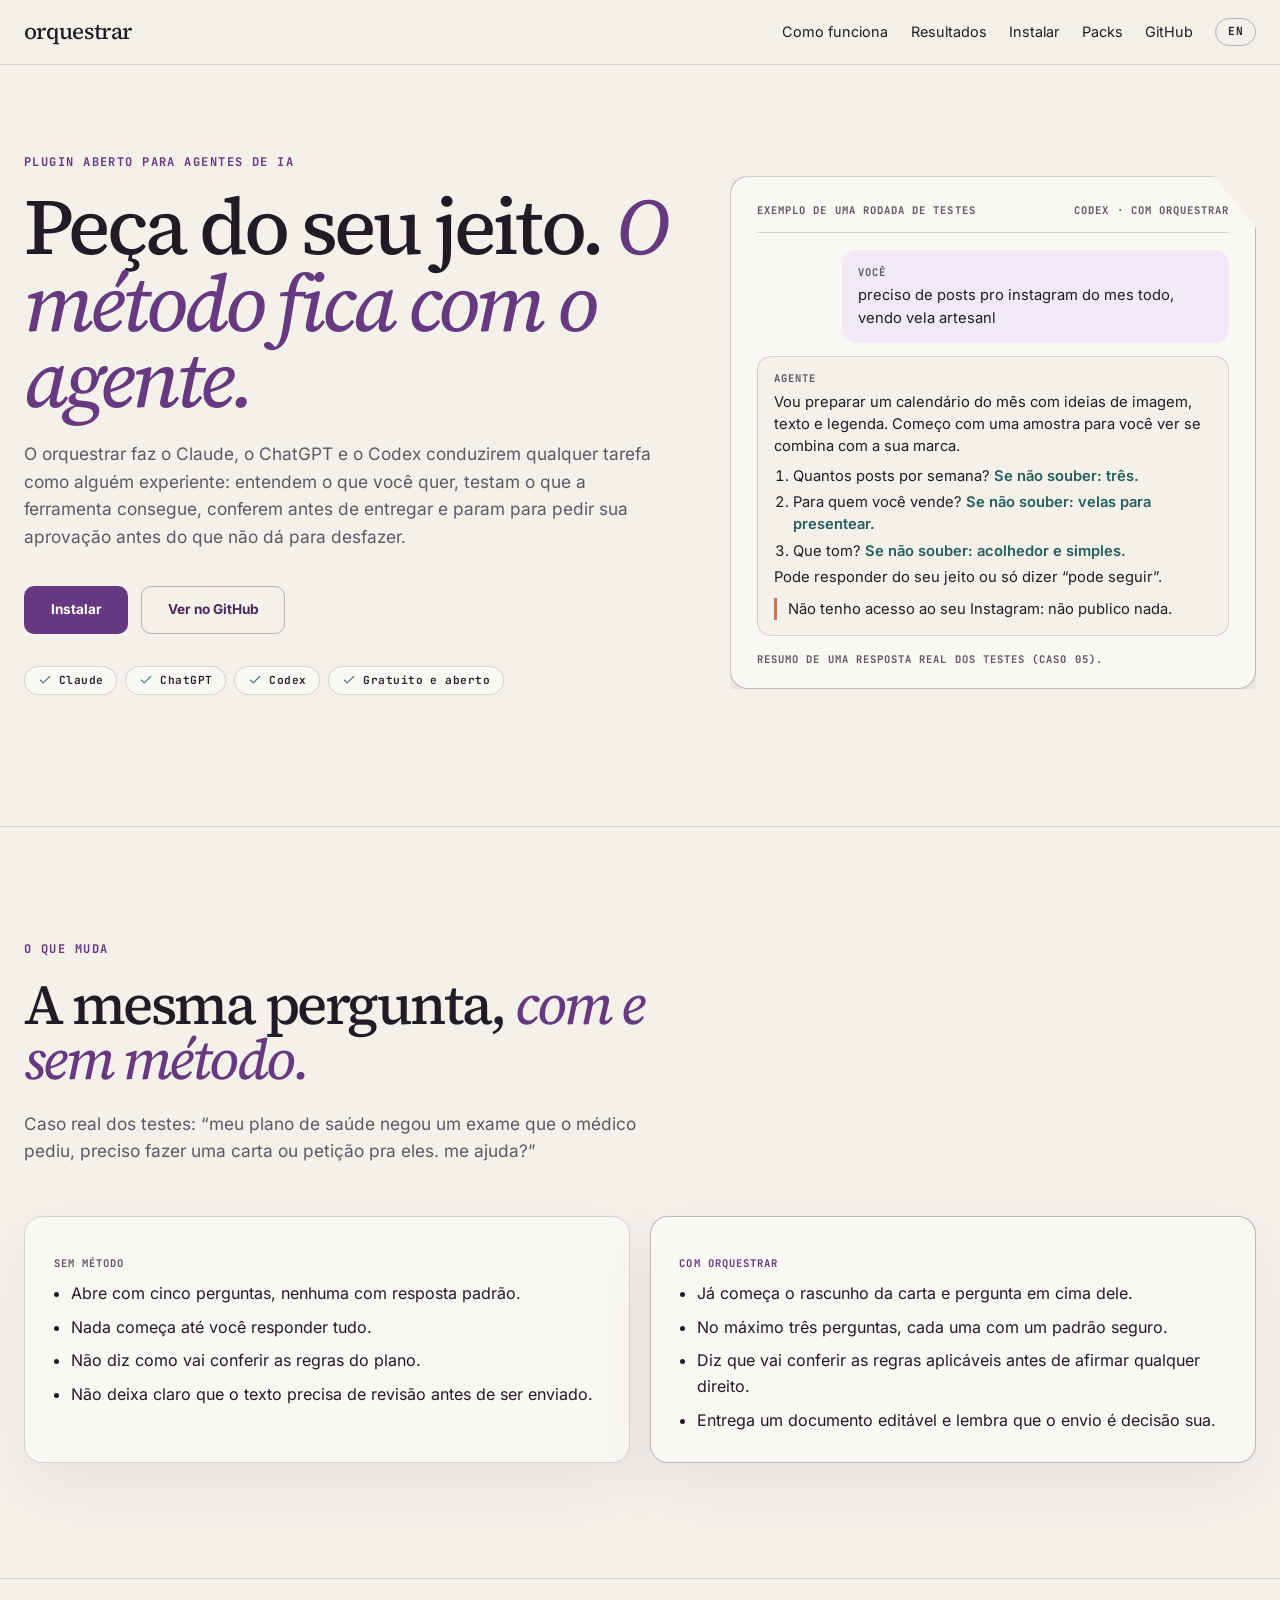
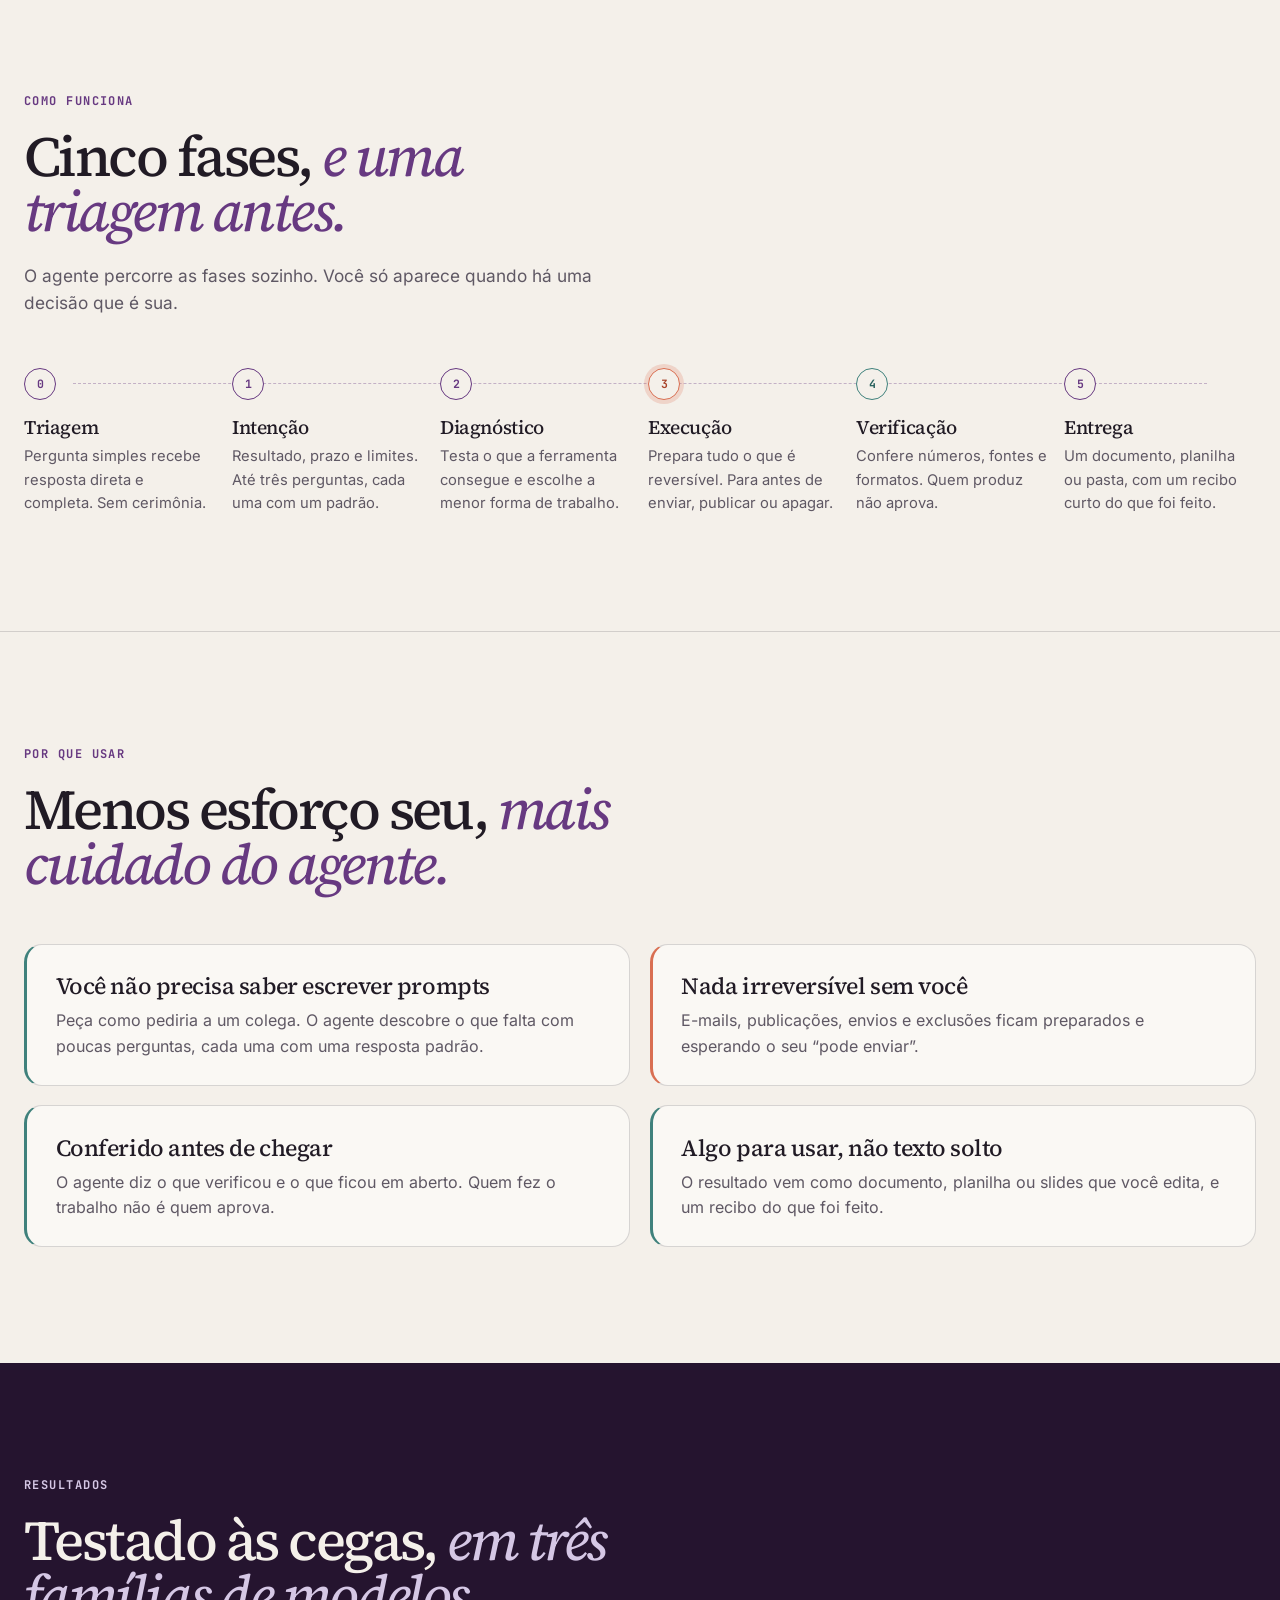
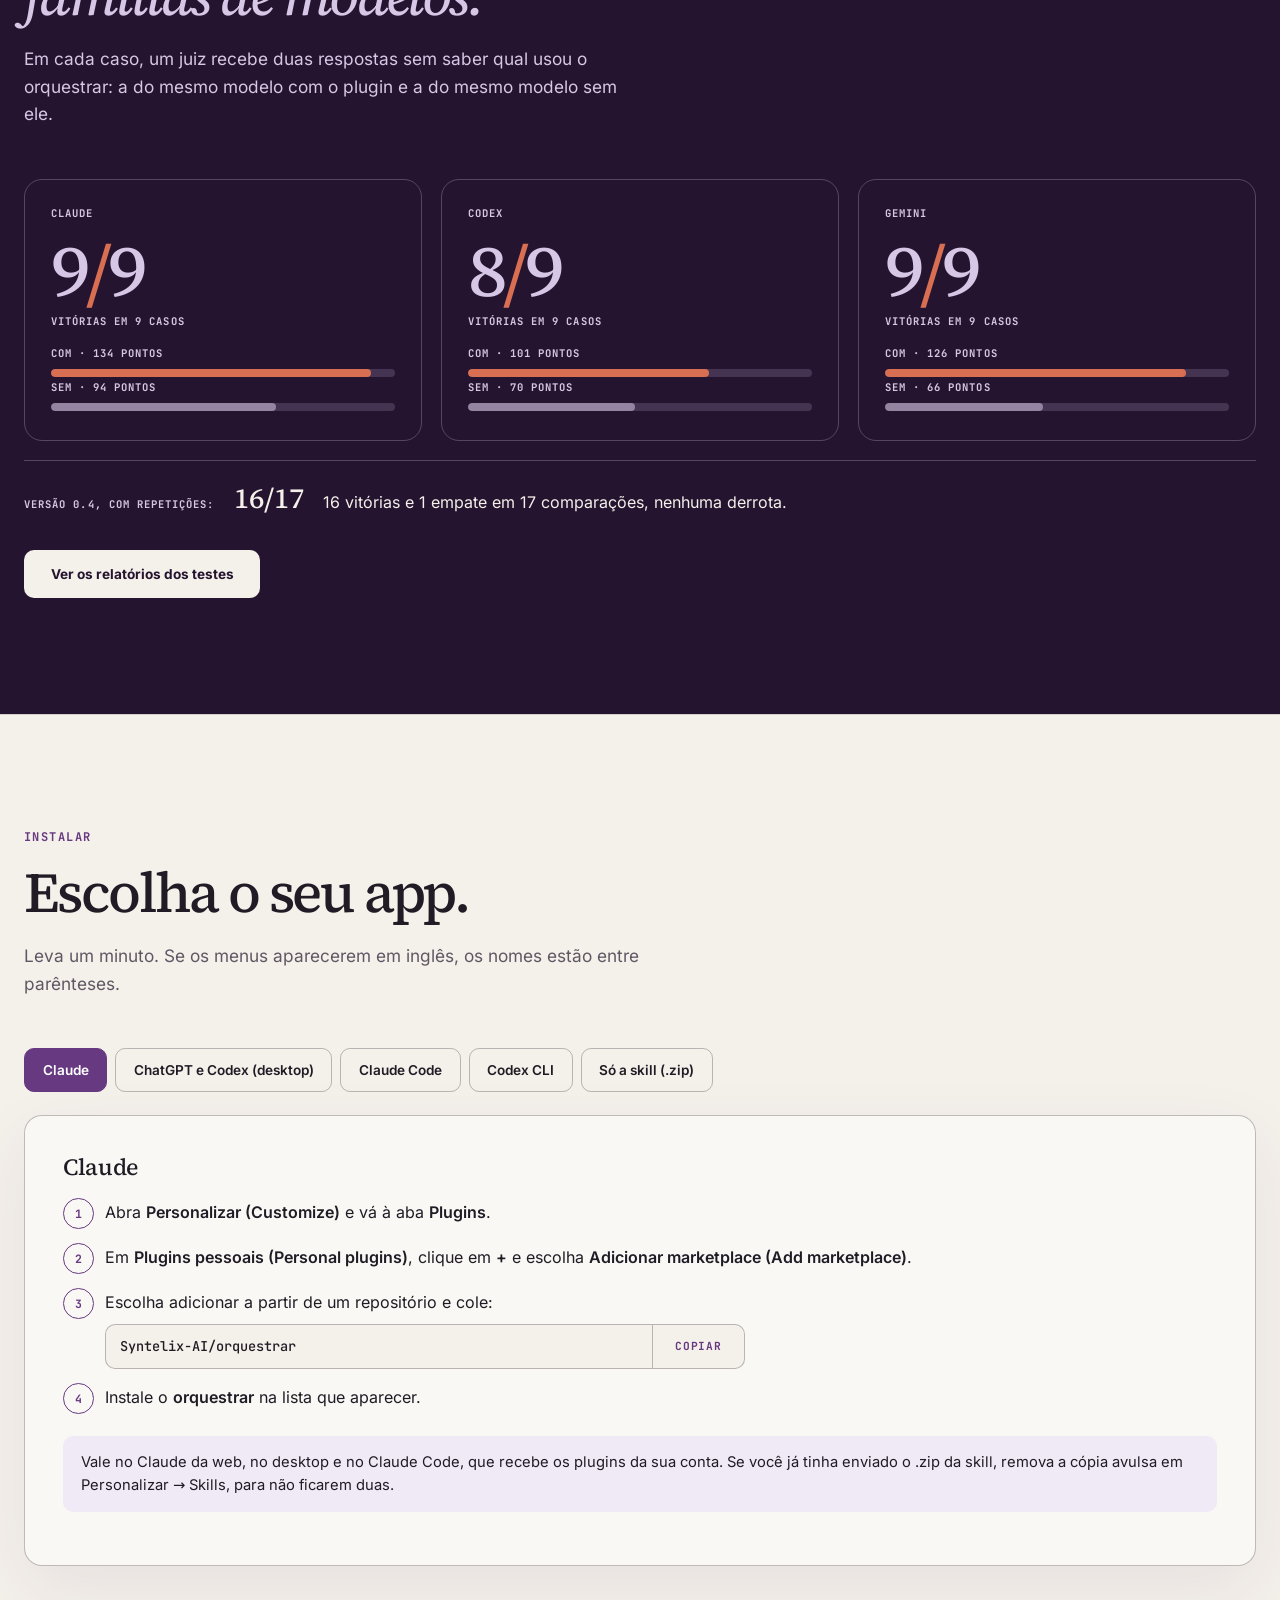
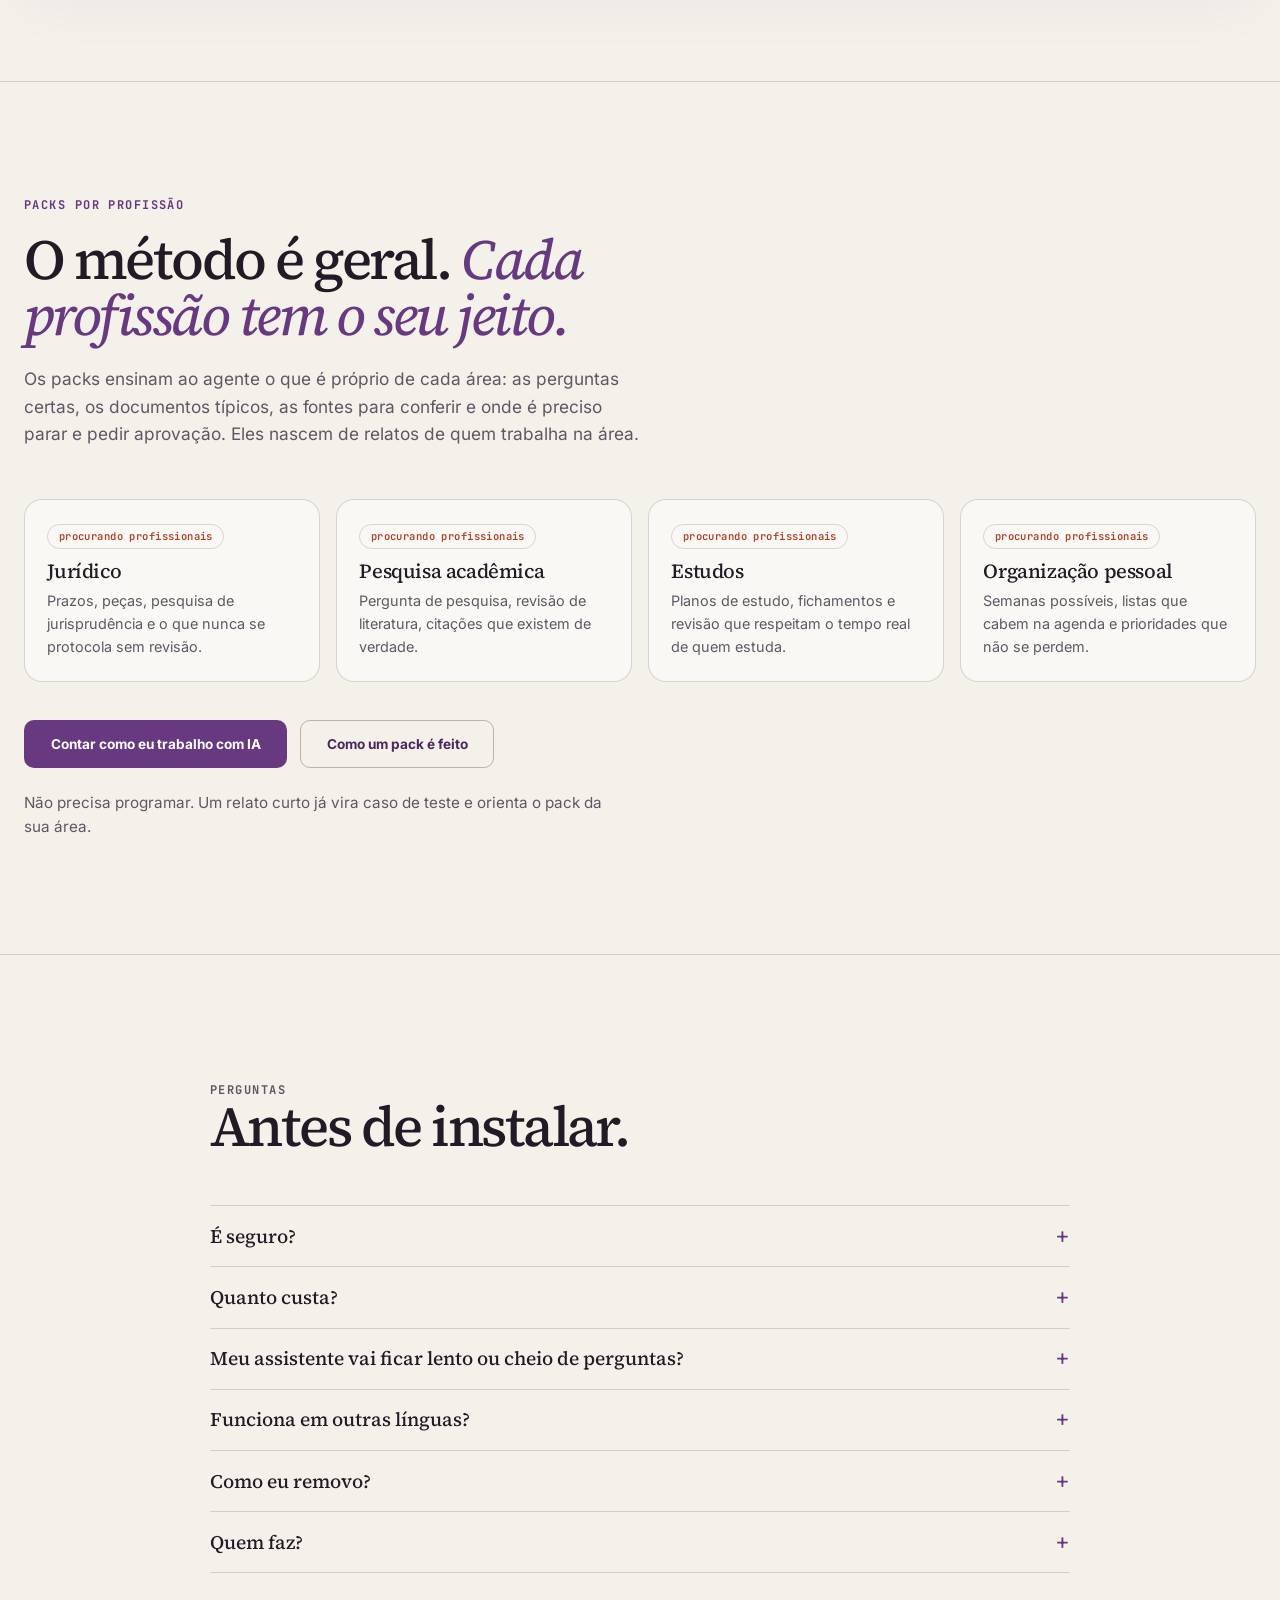
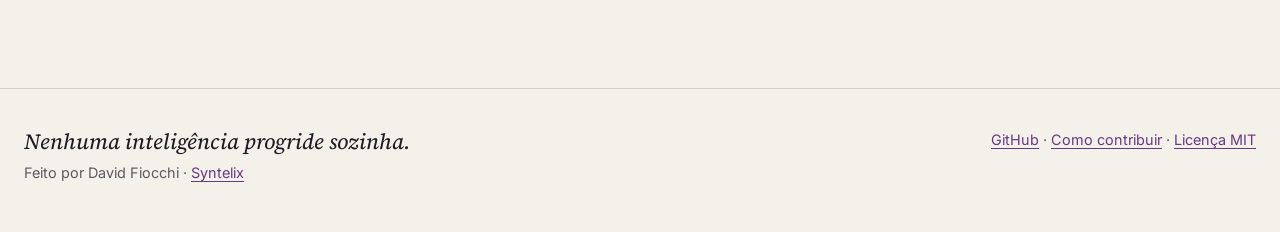
==== commit ee3a42f6: "Muda para Syntelix-AI, tira as ressalvas da página e põe o e-mail de contato Co-Authored-By: Claude " ====
--- a/docs/index.html
+++ b/docs/index.html
@@ -19,7 +19,7 @@
 <a class="skip" href="#conteudo">Pular para o conteúdo</a>
 <header class="topbar"><div class="shell">
   <a class="brand" href="./">orquestrar</a>
-  <nav class="nav" aria-label="principal"><a class="nav-link" href="#como-funciona">Como funciona</a><a class="nav-link" href="#resultados">Resultados</a><a class="nav-link" href="#instalar">Instalar</a><a class="nav-link" href="#packs">Packs</a><a class="nav-link" href="https://github.com/CafeSemCafeina/orquestrar">GitHub</a><a class="lang" href="en/" hreflang="en" title="English">EN</a></nav>
+  <nav class="nav" aria-label="principal"><a class="nav-link" href="#como-funciona">Como funciona</a><a class="nav-link" href="#resultados">Resultados</a><a class="nav-link" href="#instalar">Instalar</a><a class="nav-link" href="#packs">Packs</a><a class="nav-link" href="https://github.com/Syntelix-AI/orquestrar">GitHub</a><a class="lang" href="en/" hreflang="en" title="English">EN</a></nav>
 </div></header>
 
 <main id="conteudo">
@@ -28,7 +28,7 @@
     <p class="kicker">Plugin aberto para agentes de IA</p>
     <h1>Peça do seu jeito. <em>O método fica com o agente.</em></h1>
     <p class="lede">O orquestrar faz o Claude, o ChatGPT e o Codex conduzirem qualquer tarefa como alguém experiente: entendem o que você quer, testam o que a ferramenta consegue, conferem antes de entregar e param para pedir sua aprovação antes do que não dá para desfazer.</p>
-    <div class="actions"><a class="btn btn--primary" href="#instalar">Instalar</a><a class="btn btn--secondary" href="https://github.com/CafeSemCafeina/orquestrar">Ver no GitHub</a></div>
+    <div class="actions"><a class="btn btn--primary" href="#instalar">Instalar</a><a class="btn btn--secondary" href="https://github.com/Syntelix-AI/orquestrar">Ver no GitHub</a></div>
     <ul class="chips"><li class="chip"><svg viewBox="0 0 24 24" fill="none" stroke="currentColor" stroke-width="2" stroke-linecap="round" stroke-linejoin="round" aria-hidden="true"><path d="M20 6 9 17l-5-5"/></svg>Claude</li><li class="chip"><svg viewBox="0 0 24 24" fill="none" stroke="currentColor" stroke-width="2" stroke-linecap="round" stroke-linejoin="round" aria-hidden="true"><path d="M20 6 9 17l-5-5"/></svg>ChatGPT</li><li class="chip"><svg viewBox="0 0 24 24" fill="none" stroke="currentColor" stroke-width="2" stroke-linecap="round" stroke-linejoin="round" aria-hidden="true"><path d="M20 6 9 17l-5-5"/></svg>Codex</li><li class="chip"><svg viewBox="0 0 24 24" fill="none" stroke="currentColor" stroke-width="2" stroke-linecap="round" stroke-linejoin="round" aria-hidden="true"><path d="M20 6 9 17l-5-5"/></svg>Gratuito e aberto</li></ul>
   </div>
   <figure class="artifact" style="margin:0">
@@ -61,20 +61,19 @@
   <div class="section-head"><p class="kicker kicker--light">Resultados</p><h2>Testado às cegas, <em>em três famílias de modelos.</em></h2><p class="lede">Em cada caso, um juiz recebe duas respostas sem saber qual usou o orquestrar: a do mesmo modelo com o plugin e a do mesmo modelo sem ele.</p></div>
   <div class="scores"><div class="score reveal"><p class="meta">Claude</p><p class="score__big">9<span>/</span>9</p><p class="meta">vitórias em 9 casos</p><p class="meta" style="margin-top:1.1rem">com · 134 pontos</p><div class="bar bar--with"><i style="width:93.1%"></i></div><p class="meta">sem · 94 pontos</p><div class="bar bar--without"><i style="width:65.3%"></i></div></div><div class="score reveal"><p class="meta">Codex</p><p class="score__big">8<span>/</span>9</p><p class="meta">vitórias em 9 casos</p><p class="meta" style="margin-top:1.1rem">com · 101 pontos</p><div class="bar bar--with"><i style="width:70.1%"></i></div><p class="meta">sem · 70 pontos</p><div class="bar bar--without"><i style="width:48.6%"></i></div></div><div class="score reveal"><p class="meta">Gemini</p><p class="score__big">9<span>/</span>9</p><p class="meta">vitórias em 9 casos</p><p class="meta" style="margin-top:1.1rem">com · 126 pontos</p><div class="bar bar--with"><i style="width:87.5%"></i></div><p class="meta">sem · 66 pontos</p><div class="bar bar--without"><i style="width:45.8%"></i></div></div></div>
   <div class="v04"><span class="meta" style="color:var(--purple-200)">Versão 0.4, com repetições:</span><strong>16/17</strong><span>16 vitórias e 1 empate em 17 comparações, nenhuma derrota.</span></div>
-  <p class="limits">Para ler com cuidado: os testes medem a primeira resposta do agente, não a tarefa inteira; o juiz é um modelo de linguagem; os 9 casos foram escritos para o projeto, incluindo duas armadilhas (uma pergunta simples e um envio de e-mail em massa). Os casos, a régua, as respostas brutas e os relatórios estão abertos no repositório.</p>
-  <div class="actions"><a class="btn btn--light" href="https://github.com/CafeSemCafeina/orquestrar/tree/main/evals">Ver os relatórios dos testes</a></div>
+  <div class="actions"><a class="btn btn--light" href="https://github.com/Syntelix-AI/orquestrar/tree/main/evals">Ver os relatórios dos testes</a></div>
 </div></section>
 
 <section id="instalar"><div class="shell">
   <div class="section-head"><p class="kicker">Instalar</p><h2>Escolha o seu app.</h2><p class="lede">Leva um minuto. Se os menus aparecerem em inglês, os nomes estão entre parênteses.</p></div>
   <div class="tabs" role="tablist" aria-label="Instalar"><button class="tab" role="tab" id="tab-claude" aria-controls="panel-claude" aria-selected="true" tabindex="0">Claude</button><button class="tab" role="tab" id="tab-chatgpt" aria-controls="panel-chatgpt" aria-selected="false" tabindex="-1">ChatGPT e Codex (desktop)</button><button class="tab" role="tab" id="tab-claude-code" aria-controls="panel-claude-code" aria-selected="false" tabindex="-1">Claude Code</button><button class="tab" role="tab" id="tab-codex-cli" aria-controls="panel-codex-cli" aria-selected="false" tabindex="-1">Codex CLI</button><button class="tab" role="tab" id="tab-zip" aria-controls="panel-zip" aria-selected="false" tabindex="-1">Só a skill (.zip)</button></div>
-  <div class="tabpanel" role="tabpanel" id="panel-claude" aria-labelledby="tab-claude"><h3>Claude</h3><ol class="steps"><li>Abra <span class="path">Personalizar (Customize)</span> e vá à aba <span class="path">Plugins</span>.</li><li>Em <span class="path">Plugins pessoais (Personal plugins)</span>, clique em <span class="path">+</span> e escolha <span class="path">Adicionar marketplace (Add marketplace)</span>.</li><li>Escolha adicionar a partir de um repositório e cole:<span class="copy"><code>CafeSemCafeina/orquestrar</code><button type="button" data-copy="CafeSemCafeina/orquestrar" data-done="Copiado">Copiar</button></span></li><li>Instale o <span class="path">orquestrar</span> na lista que aparecer.</li></ol><p class="note">Vale no Claude da web, no desktop e no Claude Code, que recebe os plugins da sua conta. Se você já tinha enviado o .zip da skill, remova a cópia avulsa em Personalizar → Skills, para não ficarem duas.</p></div><div class="tabpanel" role="tabpanel" id="panel-chatgpt" aria-labelledby="tab-chatgpt" hidden><h3>ChatGPT e Codex (desktop)</h3><ol class="steps"><li>Abra <span class="path">Plugins</span> no app (no modo de trabalho ou na aba Codex).</li><li>Clique em <span class="path">Adicionar marketplace</span>.</li><li>Em <span class="path">Origem</span>, cole:<span class="copy"><code>CafeSemCafeina/orquestrar</code><button type="button" data-copy="CafeSemCafeina/orquestrar" data-done="Copiado">Copiar</button></span>Em <span class="path">Referência do Git</span>, use <code>main</code>. Deixe <span class="path">Caminhos esparsos</span> vazio.</li><li>Instale o <span class="path">orquestrar</span> na lista de plugins.</li></ol><p class="note">Se o seu app do ChatGPT não mostra a opção de adicionar marketplace, use a aba “Só a skill”: o envio de plugins próprios ao chat pode depender do seu plano.</p></div><div class="tabpanel" role="tabpanel" id="panel-claude-code" aria-labelledby="tab-claude-code" hidden><h3>Claude Code</h3><ol class="steps"><li>Num terminal com o Claude Code aberto, rode:<span class="copy"><code>/plugin marketplace add CafeSemCafeina/orquestrar</code><button type="button" data-copy="/plugin marketplace add CafeSemCafeina/orquestrar" data-done="Copiado">Copiar</button></span></li><li>Depois:<span class="copy"><code>/plugin install orquestrar@orquestrar</code><button type="button" data-copy="/plugin install orquestrar@orquestrar" data-done="Copiado">Copiar</button></span></li></ol><p class="note">Para conferir, rode <code>/plugin</code> e procure o orquestrar entre os instalados.</p></div><div class="tabpanel" role="tabpanel" id="panel-codex-cli" aria-labelledby="tab-codex-cli" hidden><h3>Codex CLI</h3><ol class="steps"><li>No terminal, rode:<span class="copy"><code>codex plugin marketplace add CafeSemCafeina/orquestrar</code><button type="button" data-copy="codex plugin marketplace add CafeSemCafeina/orquestrar" data-done="Copiado">Copiar</button></span></li><li>Depois:<span class="copy"><code>codex plugin add orquestrar@orquestrar</code><button type="button" data-copy="codex plugin add orquestrar@orquestrar" data-done="Copiado">Copiar</button></span></li></ol><p class="note">Comece uma sessão nova do Codex para a skill aparecer. Testado no Codex CLI 0.169.</p></div><div class="tabpanel" role="tabpanel" id="panel-zip" aria-labelledby="tab-zip" hidden><h3>Só a skill (.zip)</h3><ol class="steps"><li>Baixe o arquivo:<span class="actions" style="margin-top:.7rem"><a class="btn btn--primary" href="download/orquestrar-skill.zip" download>Baixar orquestrar-skill.zip</a></span></li><li>No Claude: <span class="path">Personalizar → Skills → + → Enviar uma skill (Upload a skill)</span>.</li><li>No ChatGPT: <span class="path">Skills → Criar → Enviar do computador</span>. No ChatGPT, as skills da web e do desktop não sincronizam: envie nos dois se usar os dois.</li></ol><p class="note">Assim você instala só a skill, sem catálogo. Atualizações não chegam sozinhas: baixe de novo quando sair uma versão.</p></div>
+  <div class="tabpanel" role="tabpanel" id="panel-claude" aria-labelledby="tab-claude"><h3>Claude</h3><ol class="steps"><li>Abra <span class="path">Personalizar (Customize)</span> e vá à aba <span class="path">Plugins</span>.</li><li>Em <span class="path">Plugins pessoais (Personal plugins)</span>, clique em <span class="path">+</span> e escolha <span class="path">Adicionar marketplace (Add marketplace)</span>.</li><li>Escolha adicionar a partir de um repositório e cole:<span class="copy"><code>Syntelix-AI/orquestrar</code><button type="button" data-copy="Syntelix-AI/orquestrar" data-done="Copiado">Copiar</button></span></li><li>Instale o <span class="path">orquestrar</span> na lista que aparecer.</li></ol><p class="note">Vale no Claude da web, no desktop e no Claude Code, que recebe os plugins da sua conta. Se você já tinha enviado o .zip da skill, remova a cópia avulsa em Personalizar → Skills, para não ficarem duas.</p></div><div class="tabpanel" role="tabpanel" id="panel-chatgpt" aria-labelledby="tab-chatgpt" hidden><h3>ChatGPT e Codex (desktop)</h3><ol class="steps"><li>Abra <span class="path">Plugins</span> no app (no modo de trabalho ou na aba Codex).</li><li>Clique em <span class="path">Adicionar marketplace</span>.</li><li>Em <span class="path">Origem</span>, cole:<span class="copy"><code>Syntelix-AI/orquestrar</code><button type="button" data-copy="Syntelix-AI/orquestrar" data-done="Copiado">Copiar</button></span>Em <span class="path">Referência do Git</span>, use <code>main</code>. Deixe <span class="path">Caminhos esparsos</span> vazio.</li><li>Instale o <span class="path">orquestrar</span> na lista de plugins.</li></ol><p class="note">Se o seu app do ChatGPT não mostra a opção de adicionar marketplace, use a aba “Só a skill”: o envio de plugins próprios ao chat pode depender do seu plano.</p></div><div class="tabpanel" role="tabpanel" id="panel-claude-code" aria-labelledby="tab-claude-code" hidden><h3>Claude Code</h3><ol class="steps"><li>Num terminal com o Claude Code aberto, rode:<span class="copy"><code>/plugin marketplace add Syntelix-AI/orquestrar</code><button type="button" data-copy="/plugin marketplace add Syntelix-AI/orquestrar" data-done="Copiado">Copiar</button></span></li><li>Depois:<span class="copy"><code>/plugin install orquestrar@orquestrar</code><button type="button" data-copy="/plugin install orquestrar@orquestrar" data-done="Copiado">Copiar</button></span></li></ol><p class="note">Para conferir, rode <code>/plugin</code> e procure o orquestrar entre os instalados.</p></div><div class="tabpanel" role="tabpanel" id="panel-codex-cli" aria-labelledby="tab-codex-cli" hidden><h3>Codex CLI</h3><ol class="steps"><li>No terminal, rode:<span class="copy"><code>codex plugin marketplace add Syntelix-AI/orquestrar</code><button type="button" data-copy="codex plugin marketplace add Syntelix-AI/orquestrar" data-done="Copiado">Copiar</button></span></li><li>Depois:<span class="copy"><code>codex plugin add orquestrar@orquestrar</code><button type="button" data-copy="codex plugin add orquestrar@orquestrar" data-done="Copiado">Copiar</button></span></li></ol><p class="note">Comece uma sessão nova do Codex para a skill aparecer. Testado no Codex CLI 0.169.</p></div><div class="tabpanel" role="tabpanel" id="panel-zip" aria-labelledby="tab-zip" hidden><h3>Só a skill (.zip)</h3><ol class="steps"><li>Baixe o arquivo:<span class="actions" style="margin-top:.7rem"><a class="btn btn--primary" href="download/orquestrar-skill.zip" download>Baixar orquestrar-skill.zip</a></span></li><li>No Claude: <span class="path">Personalizar → Skills → + → Enviar uma skill (Upload a skill)</span>.</li><li>No ChatGPT: <span class="path">Skills → Criar → Enviar do computador</span>. No ChatGPT, as skills da web e do desktop não sincronizam: envie nos dois se usar os dois.</li></ol><p class="note">Assim você instala só a skill, sem catálogo. Atualizações não chegam sozinhas: baixe de novo quando sair uma versão.</p></div>
 </div></section>
 
 <section id="packs"><div class="shell">
   <div class="section-head"><p class="kicker">Packs por profissão</p><h2>O método é geral. <em>Cada profissão tem o seu jeito.</em></h2><p class="lede">Os packs ensinam ao agente o que é próprio de cada área: as perguntas certas, os documentos típicos, as fontes para conferir e onde é preciso parar e pedir aprovação. Eles nascem de relatos de quem trabalha na área.</p></div>
   <div class="packs"><article class="pack reveal"><span class="status">procurando profissionais</span><h3>Jurídico</h3><p>Prazos, peças, pesquisa de jurisprudência e o que nunca se protocola sem revisão.</p></article><article class="pack reveal"><span class="status">procurando profissionais</span><h3>Pesquisa acadêmica</h3><p>Pergunta de pesquisa, revisão de literatura, citações que existem de verdade.</p></article><article class="pack reveal"><span class="status">procurando profissionais</span><h3>Estudos</h3><p>Planos de estudo, fichamentos e revisão que respeitam o tempo real de quem estuda.</p></article><article class="pack reveal"><span class="status">procurando profissionais</span><h3>Organização pessoal</h3><p>Semanas possíveis, listas que cabem na agenda e prioridades que não se perdem.</p></article></div>
-  <div class="actions" style="margin-top:0"><a class="btn btn--primary" href="https://github.com/CafeSemCafeina/orquestrar/issues/new?template=relato-profissional.yml">Contar como eu trabalho com IA</a><a class="btn btn--secondary" href="https://github.com/CafeSemCafeina/orquestrar/blob/main/PACKS.md">Como um pack é feito</a></div>
+  <div class="actions" style="margin-top:0"><a class="btn btn--primary" href="https://github.com/Syntelix-AI/orquestrar/issues/new?template=relato-profissional.yml">Contar como eu trabalho com IA</a><a class="btn btn--secondary" href="https://github.com/Syntelix-AI/orquestrar/blob/main/PACKS.md">Como um pack é feito</a></div>
   <p class="lede" style="font-size:.95rem">Não precisa programar. Um relato curto já vira caso de teste e orienta o pack da sua área.</p>
 </div></section>
 
@@ -86,7 +85,7 @@
 
 <footer><div class="shell">
   <div><p class="thesis">Nenhuma inteligência progride sozinha.</p><p style="margin:0">Feito por David Fiocchi · <a href="https://syntelix.ia.br">Syntelix</a></p></div>
-  <p style="margin:0"><a href="https://github.com/CafeSemCafeina/orquestrar">GitHub</a> · <a href="https://github.com/CafeSemCafeina/orquestrar/blob/main/CONTRIBUTING.md">Como contribuir</a> · <a href="https://github.com/CafeSemCafeina/orquestrar/blob/main/LICENSE">Licença MIT</a></p>
+  <p style="margin:0"><a href="https://github.com/Syntelix-AI/orquestrar">GitHub</a> · <a href="https://github.com/Syntelix-AI/orquestrar/blob/main/CONTRIBUTING.md">Como contribuir</a> · <a href="https://github.com/Syntelix-AI/orquestrar/blob/main/LICENSE">Licença MIT</a></p>
 </div></footer>
 
 <script>
